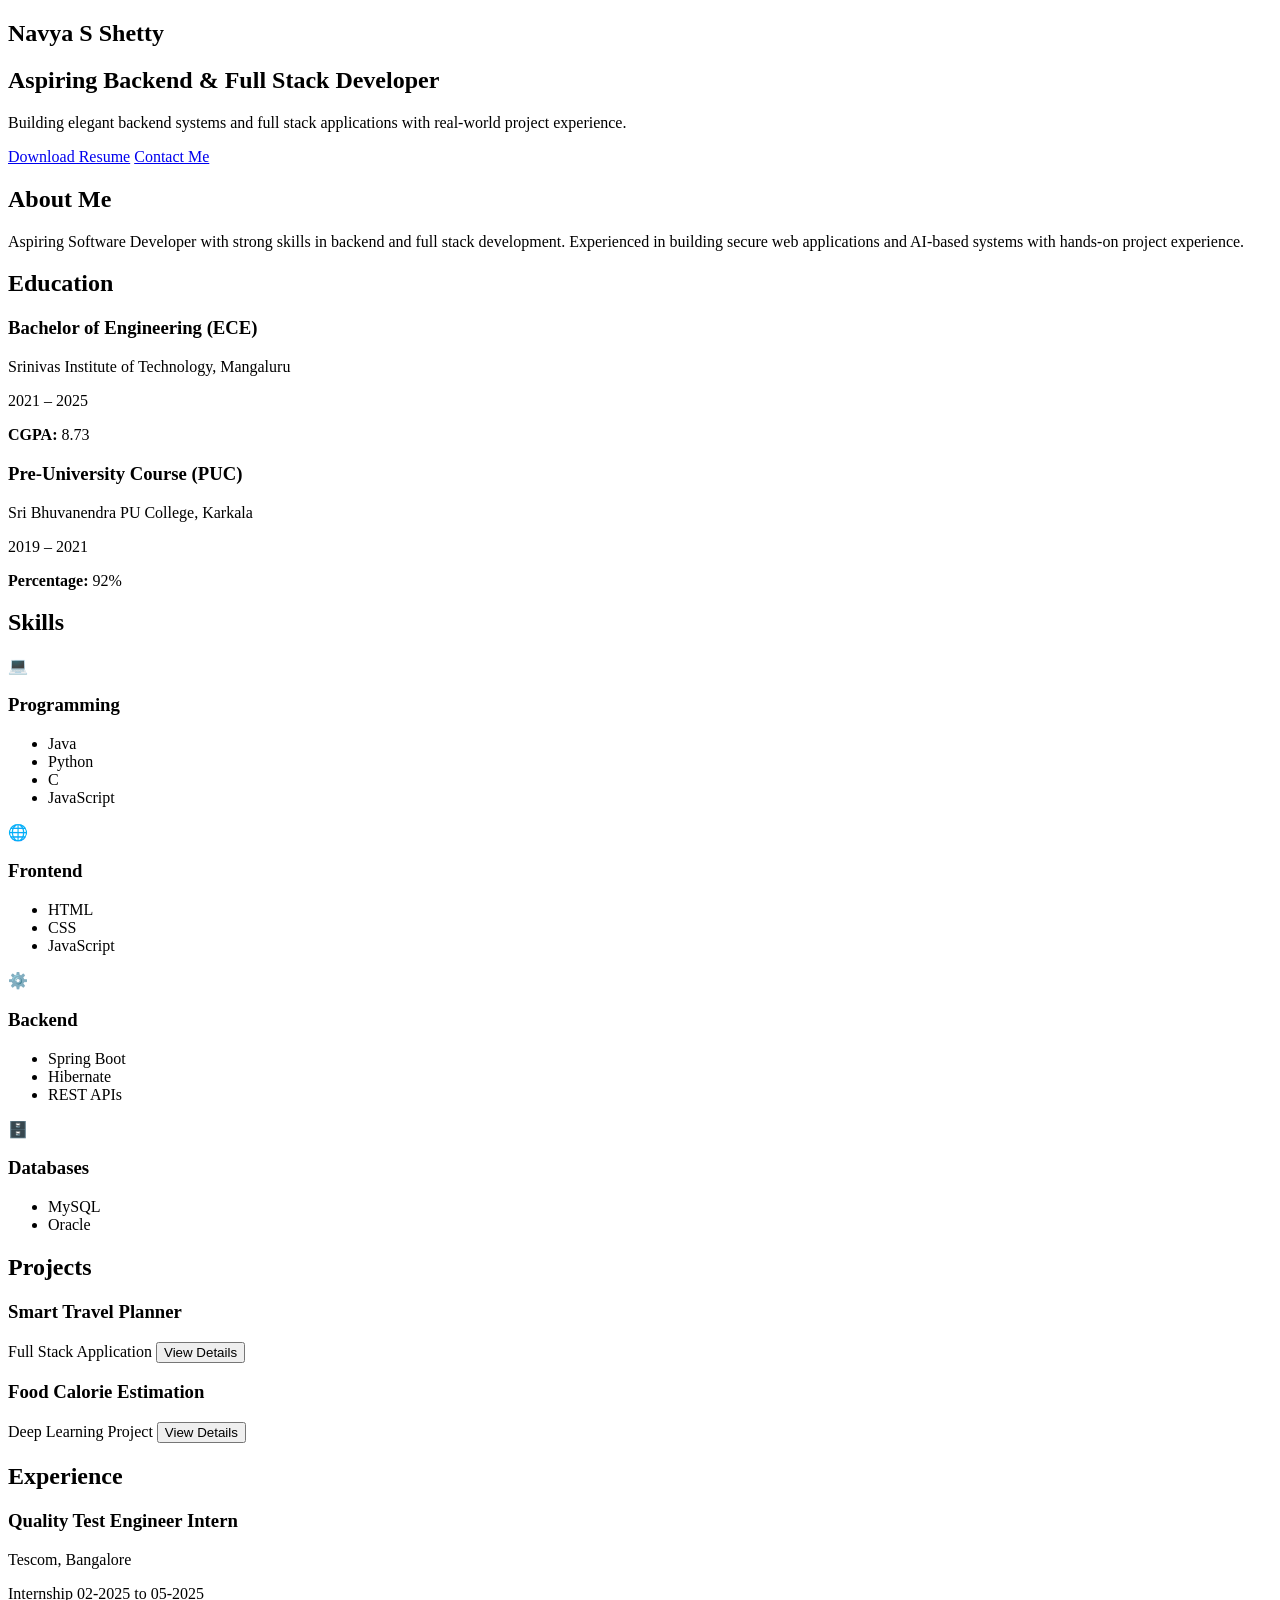
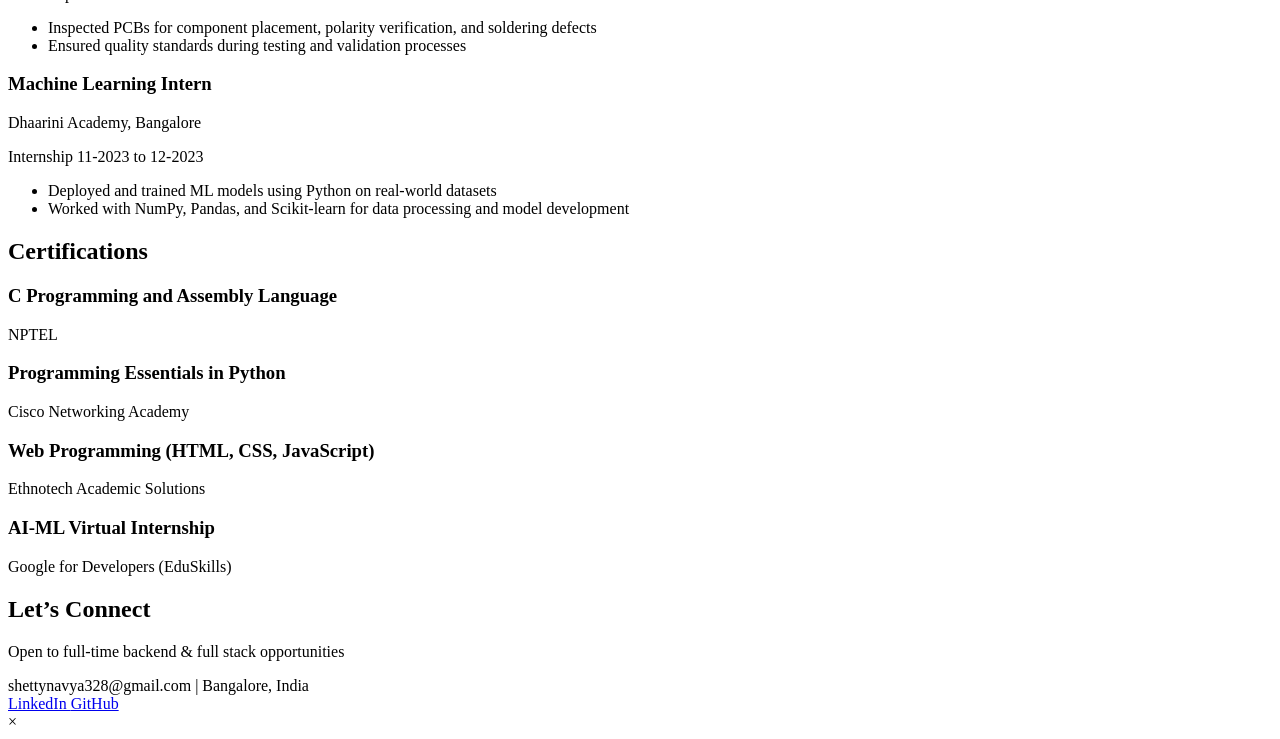
==== index.html @ fa30d25f "Add files via upload" ====
<!DOCTYPE html>
<html lang="en">
<head>
  <meta charset="UTF-8">
  <title>Navya S Shetty | Portfolio</title>
  <meta name="viewport" content="width=device-width, initial-scale=1.0">

  <link href="https://fonts.googleapis.com/css2?family=Poppins:wght@300;400;600;700&display=swap" rel="stylesheet">
  <link rel="stylesheet" href="css/style.css">
</head>
<body>


<section class="hero">
  <div class="hero-card">

    <h1 class="hero-name">Navya S Shetty</h1>

    <h2 class="hero-role">
      Aspiring Backend & Full Stack Developer
    </h2>

    <p class="hero-desc">
      Building elegant backend systems and full stack applications
      with real-world project experience.
    </p>

    <div class="hero-actions">
      <a href="assets/resume.pdf" download class="btn primary">Download Resume</a>
<a href="https://www.linkedin.com/in/navyasshetty" 
   target="_blank" 
   rel="noopener"
   class="btn ghost">
  Contact Me
</a>
    </div>

  </div>
</section>

<section class="section">
  <h2 class="title reveal">About Me</h2>
  <div class="about reveal">
    <p>
      Aspiring Software Developer with strong skills in backend and full stack
      development. Experienced in building secure web applications and AI-based
      systems with hands-on project experience.
    </p>
  </div>
</section>

<section class="section soft">
  <h2 class="title reveal">Education</h2>

  <div class="education-grid">
    <div class="education-card reveal">
      <h3>Bachelor of Engineering (ECE)</h3>
      <p class="edu-inst">Srinivas Institute of Technology, Mangaluru</p>
      <p class="edu-year">2021 – 2025</p>
      <p class="edu-score"><strong>CGPA:</strong> 8.73</p>
    </div>

    <div class="education-card reveal">
      <h3>Pre-University Course (PUC)</h3>
      <p class="edu-inst">Sri Bhuvanendra PU College, Karkala</p>
      <p class="edu-year">2019 – 2021</p>
      <p class="edu-score"><strong>Percentage:</strong> 92%</p>
    </div>

  </div>
</section>

<section class="section soft">
  <h2 class="title reveal">Skills</h2>

  <div class="skills-grid">

   <div class="skill-card reveal">
  <div class="skill-icon">💻</div>
  <h3>Programming</h3>
  <ul class="skill-list">
    <li>Java</li>
    <li>Python</li>
    <li>C</li>
    <li>JavaScript</li>
  </ul>
</div>



    <div class="skill-card reveal">
  <div class="skill-icon">🌐</div>
  <h3>Frontend</h3>
  <ul class="skill-list">
    <li>HTML</li>
    <li>CSS</li>
    <li>JavaScript</li>
  </ul>
</div>


    <div class="skill-card reveal">
  <div class="skill-icon">⚙️</div>
  <h3>Backend</h3>
  <ul class="skill-list">
    <li>Spring Boot</li>
    <li>Hibernate</li>
    <li>REST APIs</li>
  </ul>
</div>


   <div class="skill-card reveal">
  <div class="skill-icon">🗄️</div>
  <h3>Databases</h3>
  <ul class="skill-list">
    <li>MySQL</li>
    <li>Oracle</li>
  </ul>
</div>

</section>

<section class="section">
  <h2 class="title reveal">Projects</h2>

  <div class="projects">

    
    <div class="project reveal">
      <h3>Smart Travel Planner</h3>
      <span>Full Stack Application</span>
      <button class="btn ghost" onclick="openProject('travel')">
        View Details
      </button>
    </div>

    
    <div class="project reveal">
      <h3>Food Calorie Estimation</h3>
      <span>Deep Learning Project</span>
      <button class="btn ghost" onclick="openProject('food')">
        View Details
      </button>
    </div>

  </div>
</section>

<section class="section soft">
  <h2 class="title reveal">Experience</h2>

  <div class="experience-grid">

   
    <div class="experience-card reveal">
      <h3>Quality Test Engineer Intern</h3>
      <span class="company">Tescom, Bangalore</span>
      <p class="duration">Internship <span class="exp-date">02-2025 to 05-2025</span></p>


      <ul>
        <li>Inspected PCBs for component placement, polarity verification, and soldering defects
</li>
        <li>Ensured quality standards during testing and validation processes</li>
        
      </ul>
    </div>

  
    <div class="experience-card reveal">
      <h3>Machine Learning Intern</h3>
      <span class="company">Dhaarini Academy, Bangalore</span>
<p class="duration">Internship <span class="exp-date">11-2023 to 12-2023</span></p>

      <ul>
        <li>Deployed and trained ML models using Python on real-world datasets</li>
        <li>Worked with NumPy, Pandas, and Scikit-learn for data processing and model development</li>
      </ul>
    </div>

  </div>
</section>


<section class="section soft">
  <h2 class="title reveal">Certifications</h2>

  <div class="experience-grid">

    <div class="experience-card reveal">
      <h3>C Programming and Assembly Language</h3>
      <span class="company">NPTEL</span>
    </div>

    <div class="experience-card reveal">
      <h3>Programming Essentials in Python</h3>
      <span class="company">Cisco Networking Academy</span>
    </div>

    <div class="experience-card reveal">
      <h3>Web Programming (HTML, CSS, JavaScript)</h3>
      <span class="company">Ethnotech Academic Solutions</span>
    </div>

    <div class="experience-card reveal">
      <h3>AI-ML Virtual Internship</h3>
      <span class="company">Google for Developers (EduSkills)</span>
    </div>

  </div>
</section>

<section id="contact" class="contact">
  <div class="contact-box reveal">

    <h2 class="contact-title">Let’s Connect</h2>
    <p class="contact-sub">
      Open to full-time backend & full stack opportunities
    </p>

    <div class="contact-details clean-premium">
  <span class="contact-email">shettynavya328@gmail.com</span>
  <span class="separator">|</span>
  <span class="contact-location">Bangalore, India</span>
</div>


    <div class="contact-buttons">
      <a href="https://www.linkedin.com/in/navyasshetty"
         target="_blank"
         class="btn contact-btn">
         LinkedIn
      </a>

      <a href="https://github.com/Navya-S-Shetty"

         target="_blank"
         class="btn contact-btn">
         GitHub
      </a>
    </div>

  </div>
</section>




<div class="project-overlay" id="overlay">
  <div class="overlay-panel">
    <span class="close" onclick="closeProject()">×</span>
    <div id="overlayContent"></div>
  </div>
</div>



<script src="js/script.js"></script>
</body>
</html>
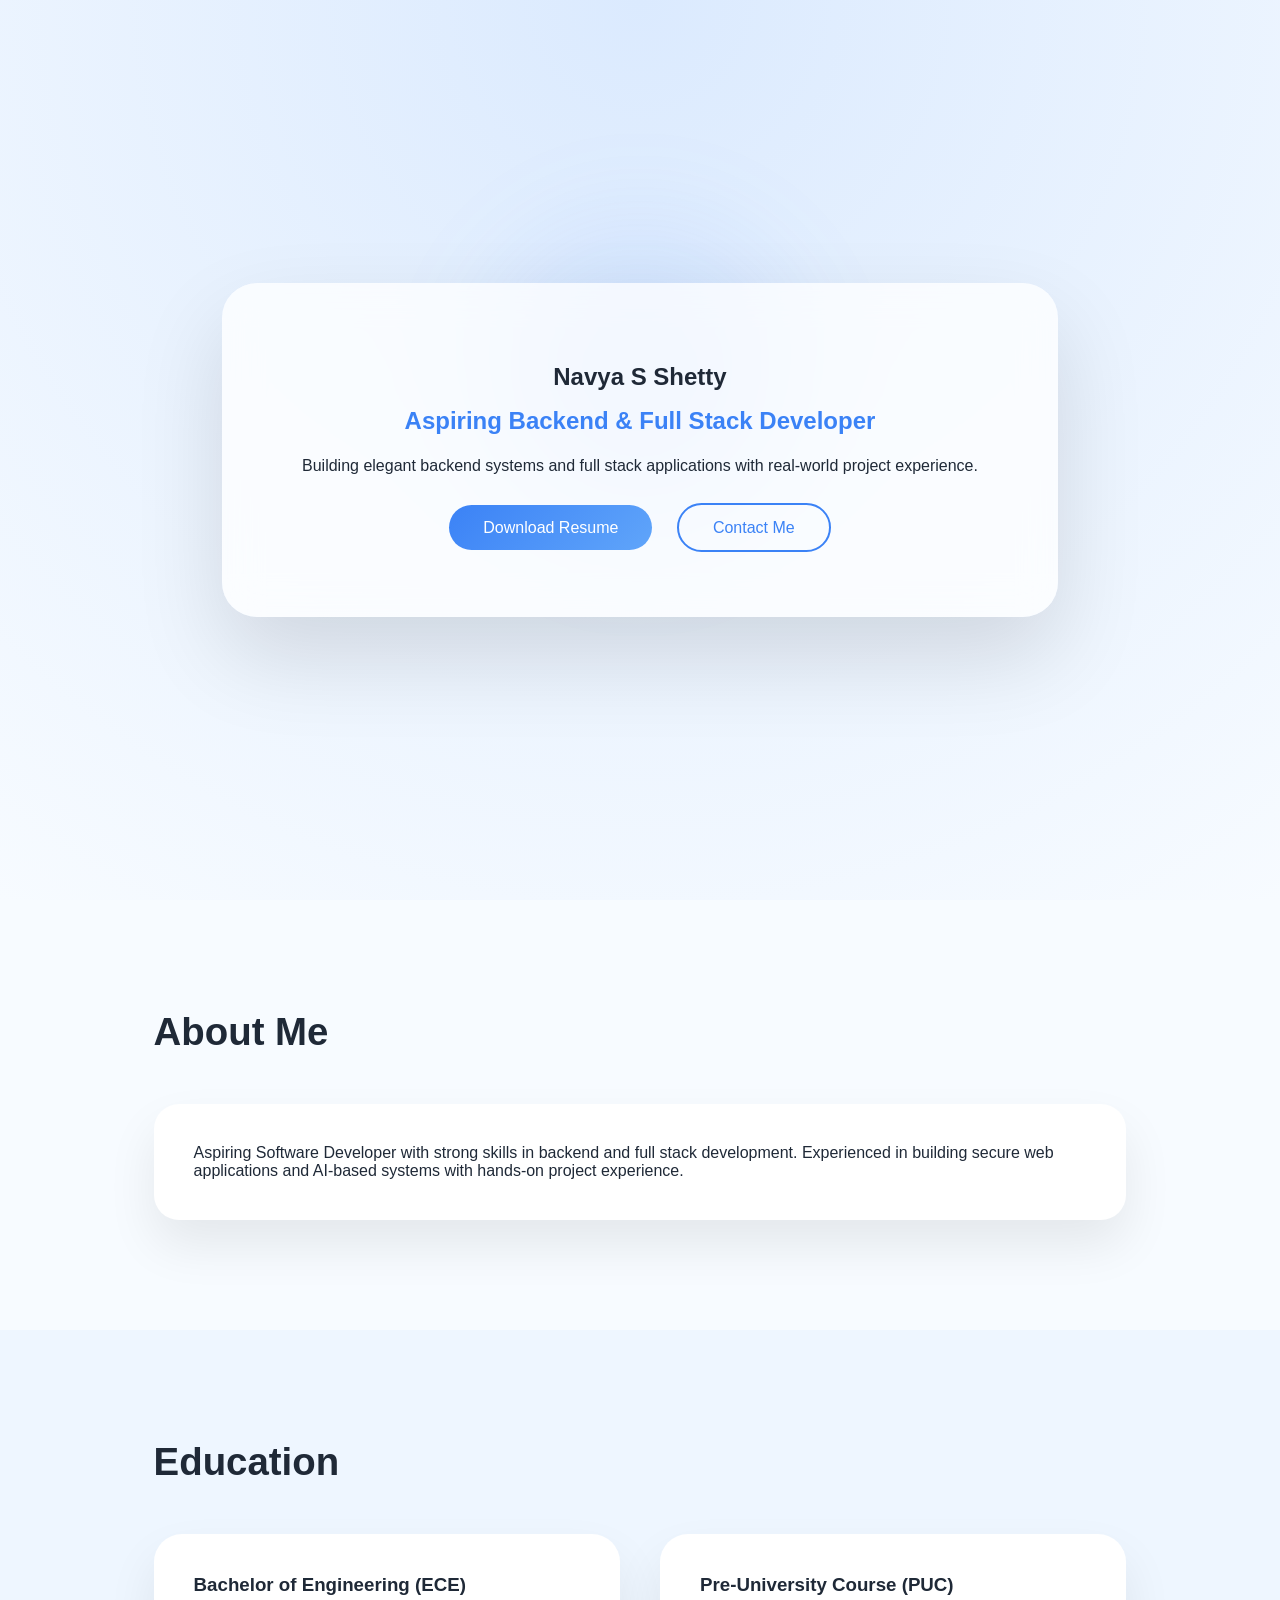
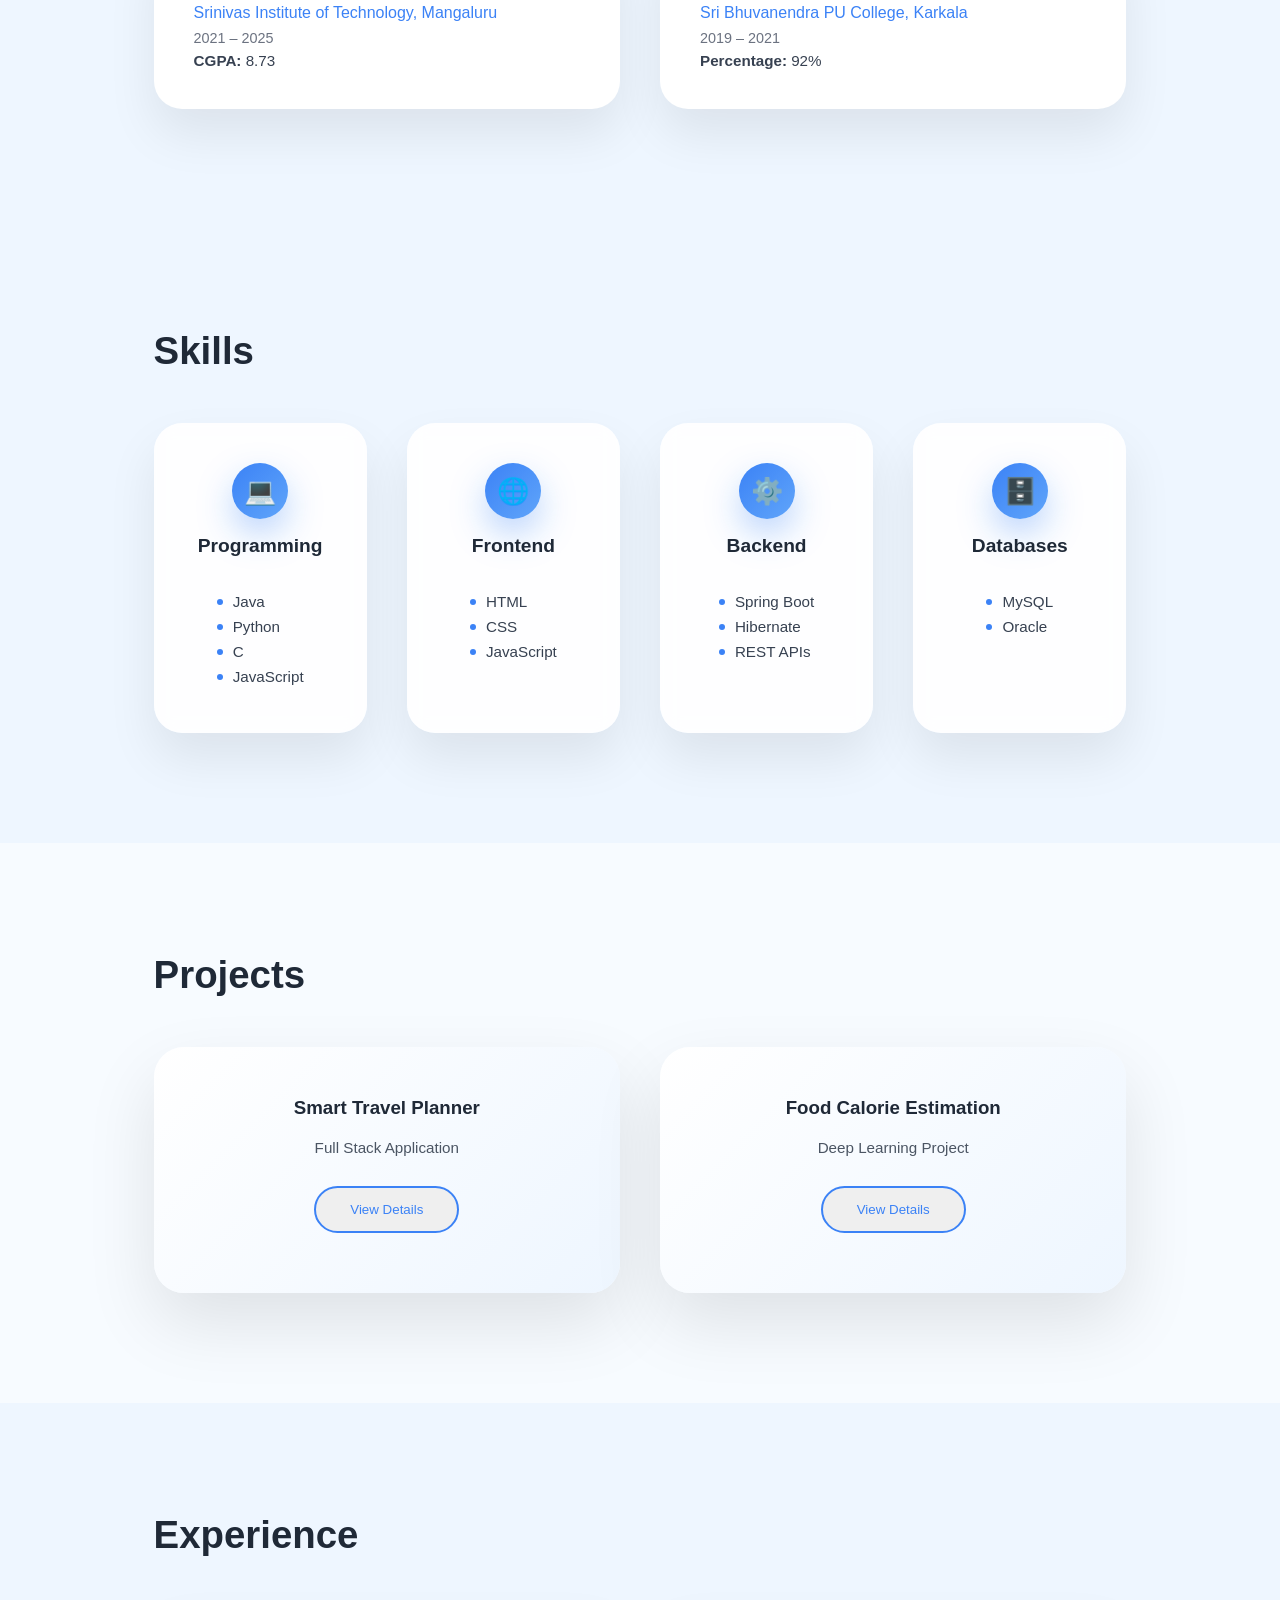
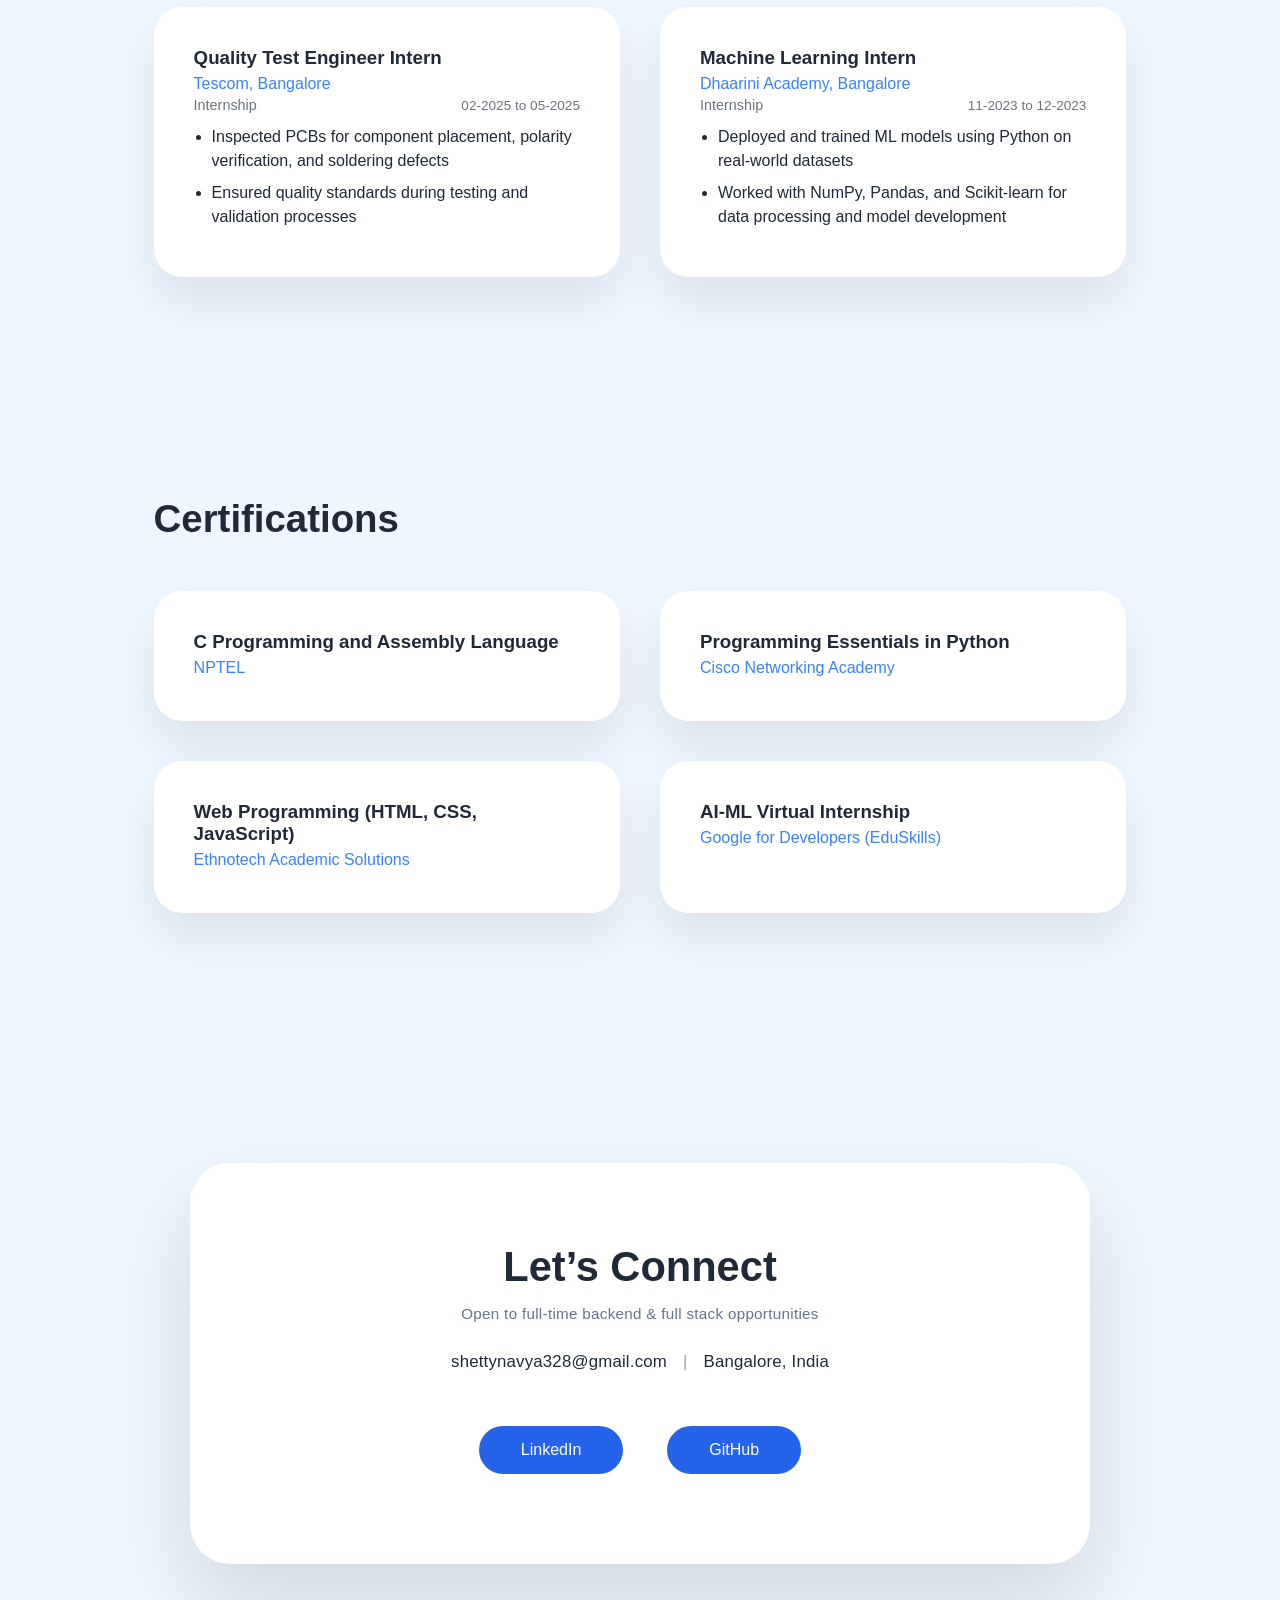
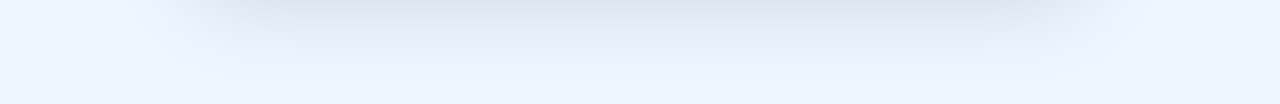
==== commit e5c13c4d: "Update index.html" ====
--- a/index.html
+++ b/index.html
@@ -6,7 +6,7 @@
   <meta name="viewport" content="width=device-width, initial-scale=1.0">
 
   <link href="https://fonts.googleapis.com/css2?family=Poppins:wght@300;400;600;700&display=swap" rel="stylesheet">
-  <link rel="stylesheet" href="css/style.css">
+  <link rel="stylesheet" href="style.css">
 </head>
 <body>
 
@@ -26,7 +26,7 @@
     </p>
 
     <div class="hero-actions">
-      <a href="assets/resume.pdf" download class="btn primary">Download Resume</a>
+      <a href="resume.pdf" download class="btn primary">Download Resume</a>
 <a href="https://www.linkedin.com/in/navyasshetty" 
    target="_blank" 
    rel="noopener"
@@ -256,6 +256,7 @@
 
 
 
-<script src="js/script.js"></script>
+<script src="script.js"></script>
 </body>
 </html>
+
--- a/style.css
+++ b/style.css
@@ -0,0 +1,750 @@
+*{
+  margin:0;
+  padding:0;
+  box-sizing:border-box;
+  font-family:'Poppins',sans-serif;
+}
+
+body{
+  background:#f7fbff;
+  color:#1f2937;
+}
+
+
+.hero-name,
+.hero-role,
+.hero-desc {
+  opacity: 0;
+  animation-fill-mode: forwards;
+}
+
+.hero-name {
+  animation: heroIn 1.2s cubic-bezier(0.19, 1, 0.22, 1) forwards;
+}
+
+.hero-role {
+  color: #3b82f6;
+  animation: heroInSoft 1.1s cubic-bezier(0.19, 1, 0.22, 1) forwards;
+  animation-delay: 0.8s;
+}
+
+.hero-desc {
+  animation: heroInSoft 1.1s ease-out forwards;
+  animation-delay: 1.5s;
+}
+
+.hero-name {
+  animation-delay: 0.2s;
+}
+
+.hero-role {
+  color: #3b82f6;
+  animation-delay: 0.8s;
+}
+
+.hero-desc {
+  animation: heroInSoft 0.5s ease-out forwards;
+  animation-delay: 1.5s;
+}
+
+.hero{
+  min-height:100vh;
+  display:flex;
+  justify-content:center;
+  align-items:center;
+  background:radial-gradient(circle at top,#dbeafe,#f7fbff);
+}
+
+.hero-card{
+  background:rgba(255,255,255,0.75);
+  backdrop-filter:blur(18px);
+  padding:80px;
+  border-radius:35px;
+  text-align:center;
+  box-shadow:0 40px 90px rgba(0,0,0,0.12);
+}
+
+.hero-name {
+  margin-bottom: 16px;   
+}
+
+.hero-role {
+  margin-bottom: 18px;   
+}
+
+.hero-desc {
+  margin-bottom: 28px;  
+  line-height: 1.6;      
+}
+
+
+@keyframes heroIn {
+  from {
+    opacity: 0;
+    transform: translateY(40px) scale(0.96);
+  }
+  to {
+    opacity: 1;
+    transform: translateY(0) scale(1);
+  }
+}
+
+@keyframes heroInSoft {
+  from {
+    opacity: 0;
+    transform: translateY(22px);
+  }
+  to {
+    opacity: 1;
+    transform: translateY(0);
+  }
+}
+
+@keyframes riseFade {
+  from {
+    opacity: 0;
+    transform: translateY(25px);
+  }
+  to {
+    opacity: 1;
+    transform: translateY(0);
+  }
+}
+
+
+.hero-card {
+  animation: heroFloat 6s ease-in-out infinite;
+}
+
+@keyframes heroFloat {
+  0%, 100% {
+    transform: translateY(0);
+  }
+  50% {
+    transform: translateY(-8px);
+  }
+}
+
+
+.hero::before {
+  content: "";
+  position: absolute;
+  width: 500px;
+  height: 500px;
+  background: radial-gradient(circle, rgba(59,130,246,0.18), transparent 60%);
+  top: 15%;
+  left: 50%;
+  transform: translateX(-50%);
+  filter: blur(40px);
+  z-index: 0;
+}
+
+.hero-card {
+  position: relative;
+  z-index: 1;
+}
+
+
+
+.hero-actions{
+  margin-top:40px;
+}
+
+.hero-actions .btn {
+  opacity: 0;
+  transform: translateY(15px);
+  transition: all 0.5s ease;
+}
+
+.hero-actions .btn.show {
+  opacity: 1;
+  transform: translateY(0);
+}
+
+
+.btn{
+  padding:14px 34px;
+  border-radius:40px;
+  margin:10px;
+  text-decoration:none;
+  cursor:pointer;
+  transition:.4s;
+}
+
+.primary{
+  background:linear-gradient(135deg,#3b82f6,#60a5fa);
+  color:#fff;
+}
+
+.ghost{
+  border:2px solid #3b82f6;
+  color:#3b82f6;
+}
+
+.btn:hover{
+  transform:translateY(-6px);
+  box-shadow:0 20px 40px rgba(59,130,246,.35);
+}
+
+
+.section{
+  padding:110px 12%;
+}
+
+.soft{background:#eef6ff}
+
+.title{
+  font-size:2.4rem;
+  margin-bottom:50px;
+}
+
+
+.about{
+  background:white;
+  padding:40px;
+  border-radius:25px;
+  box-shadow:0 25px 50px rgba(0,0,0,.08);
+}
+
+
+.skills-grid{
+  display:grid;
+  grid-template-columns: repeat(4, 1fr); 
+  gap:40px;
+}
+
+
+.skill-card{
+  background:rgba(255,255,255,0.9);
+  backdrop-filter:blur(10px);
+  padding:40px 30px;
+  border-radius:28px;
+  text-align:center;
+  box-shadow:0 25px 50px rgba(0,0,0,0.08);
+  transition:all 0.4s cubic-bezier(0.19,1,0.22,1);
+}
+
+.skill-card h3{
+  margin:16px 0 10px;
+  font-size:1.2rem;
+  font-weight:600;
+}
+
+.skill-card p{
+  color:#4b5563;
+  line-height:1.6;
+  font-size:0.95rem;
+}
+
+.skill-icon{
+  width:56px;
+  height:56px;
+  margin:0 auto;
+  border-radius:50%;
+  display:flex;
+  align-items:center;
+  justify-content:center;
+  font-size:26px;
+  background:linear-gradient(135deg,#3b82f6,#60a5fa);
+  color:white;
+  box-shadow:0 15px 35px rgba(59,130,246,0.35);
+}
+
+.skill-card:nth-child(1){ transition-delay:0.05s; }
+.skill-card:nth-child(2){ transition-delay:0.1s; }
+.skill-card:nth-child(3){ transition-delay:0.15s; }
+.skill-card:nth-child(4){ transition-delay:0.2s; }
+
+
+.skill-card:hover{
+  transform:translateY(-14px);
+  box-shadow:0 35px 80px rgba(59,130,246,0.18);
+}
+
+
+.skill-list{
+  list-style:none;
+  padding:0;
+  margin-top:18px;
+
+  
+  display:inline-block;
+  text-align:left;
+}
+
+.skill-list li{
+  font-size:0.95rem;
+  color:#374151;
+
+  display:flex;
+  align-items:center;
+  gap:10px;
+
+  margin:8px 0;
+}
+
+
+.skill-list li::before{
+  content:"";
+  width:6px;
+  height:6px;
+  background:#3b82f6;
+  border-radius:50%;
+  flex-shrink:0;
+}
+
+
+.skill-card:hover .skill-list li::before{
+  background:#2563eb;
+}
+
+
+.projects{
+  display:grid;
+  grid-template-columns:repeat(auto-fit,minmax(260px,1fr));
+  gap:40px;
+}
+
+.project{
+  background:linear-gradient(135deg,#ffffff,#eef6ff);
+  padding:50px;
+  border-radius:30px;
+  box-shadow:0 30px 70px rgba(0,0,0,.1);
+  transition:.5s;
+
+  display:flex;
+  flex-direction:column;
+  align-items:center;      
+  text-align:center;       
+  gap:14px;
+}
+.project h3{
+  margin-bottom:6px;
+}
+
+.project span{
+  color:#4b5563;
+  font-size:0.95rem;
+}
+
+
+
+.project .btn{
+  margin-top:16px;
+  align-self:center;       
+}
+
+.project:hover{
+  transform:translateY(-14px) scale(1.03);
+}
+
+
+.contact{
+  padding:140px 12%;
+  background:linear-gradient(135deg,#dbeafe,#f0f9ff);
+}
+
+.contact-box{
+  background:white;
+  padding:70px;
+  border-radius:40px;
+  text-align:center;
+  box-shadow:0 40px 80px rgba(0,0,0,.12);
+}
+
+.contact-info{
+  margin:20px 0;
+}
+
+
+
+.project-overlay{
+  position:fixed;
+  inset:0;
+  background:rgba(0,0,0,0.55);
+  display:none;
+  z-index:1000;
+}
+
+.project-overlay.show{
+  display:block;
+}
+
+.overlay-panel{
+  background:white;
+  width:70%;
+  max-width:700px;
+  margin:10% auto;
+  padding:40px;
+  border-radius:25px;
+}
+
+.close{
+  font-size:26px;
+  cursor:pointer;
+  float:right;
+}
+
+
+
+
+.reveal{
+  opacity:0;
+  transform:translateY(50px);
+  transition:1s;
+}
+
+.reveal.active{
+  opacity:1;
+  transform:none;
+}
+
+
+.education-card{
+  background:#fff;
+  padding:35px 40px;
+  border-radius:25px;
+  box-shadow:0 25px 50px rgba(0,0,0,.08);
+  max-width:700px;
+}
+
+.edu-inst{
+  color:#3b82f6;
+  font-weight:500;
+  margin:8px 0;
+}
+
+.edu-year{
+  color:#6b7280;
+  font-size:0.9rem;
+}
+
+
+.experience-card{
+  background:#fff;
+  padding:40px;
+  border-radius:25px;
+  box-shadow:0 25px 50px rgba(0,0,0,.08);
+  max-width:800px;
+}
+
+.exp-org{
+  color:#3b82f6;
+  margin:6px 0;
+}
+
+.exp-list{
+  margin-top:16px;
+  padding-left:18px;
+}
+
+.exp-list li{
+  margin:8px 0;
+  color:#374151;
+}
+
+.education-grid{
+  display:grid;
+  grid-template-columns: repeat(2, 1fr); /* side by side */
+  gap:40px;
+  max-width:1000px;
+}
+
+
+@media (max-width: 900px) {
+  .education-grid{
+    grid-template-columns: 1fr;
+  }
+}
+
+
+.edu-score{
+  margin-top:6px;
+  font-size:0.95rem;
+  color:#374151;
+}
+
+.education-card{
+  background:#fff;
+  padding:40px;
+  border-radius:28px;
+  box-shadow:0 25px 50px rgba(0,0,0,.08);
+}
+
+.experience-grid{
+  display:grid;
+  grid-template-columns:repeat(2, 1fr); /* side by side */
+  gap:40px;
+}
+
+.experience-card{
+  background:#fff;
+  padding:40px;
+  border-radius:28px;
+  box-shadow:0 25px 50px rgba(0,0,0,0.08);
+  transition:0.4s;
+}
+
+.experience-card:hover{
+  transform:translateY(-10px);
+  box-shadow:0 35px 80px rgba(59,130,246,0.18);
+}
+
+.experience-card h3{
+  margin-bottom:6px;
+}
+
+.experience-card .company{
+  color:#3b82f6;
+  font-weight:500;
+  display:block;
+  margin-bottom:4px;
+}
+
+.experience-card .duration{
+  font-size:0.9rem;
+  color:#6b7280;
+  margin-bottom:12px;
+}
+
+.experience-card ul{
+  padding-left:18px;
+}
+
+.experience-card li{
+  margin-bottom:8px;
+  line-height:1.5;
+}
+
+
+.contact{
+  padding:140px 12%;
+  background:#eef6ff;
+}
+
+.contact-box{
+  background:#ffffff;
+  padding:80px 70px;
+  border-radius:40px;
+  text-align:center;
+  max-width:900px;
+  margin:auto;
+  box-shadow:0 40px 90px rgba(0,0,0,0.12);
+}
+
+.contact-title{
+  font-size:2.6rem;
+  font-weight:700;
+  color:#1f2937;
+}
+
+.contact-sub{
+  margin-top:12px;
+  color:#4b5563;
+}
+
+.contact-details{
+  margin-top:30px;
+  font-size:1rem;
+  color:#374151;
+}
+
+.contact-divider{
+  margin:0 14px;
+  color:#9ca3af;
+}
+
+.contact-buttons{
+  margin-top:44px;
+  display:flex;
+  justify-content:center;
+  gap:24px;
+}
+
+.contact-btn{
+  background:#2563eb;
+  color:#ffffff;
+  padding:15px 42px;
+  border-radius:36px;
+  font-size:1rem;
+  font-weight:500;
+  transition:0.3s ease;
+}
+
+.contact-btn:hover{
+  background:#1d4ed8;
+  transform:translateY(-4px);
+  box-shadow:0 18px 40px rgba(37,99,235,0.35);
+}
+
+
+.certifications .experience-card{
+  text-align:center;
+}
+
+.certifications .experience-card h3{
+  font-size:1.15rem;
+}
+
+.certifications .company{
+  font-size:0.95rem;
+}
+
+
+.certifications .experience-card::after{
+  content:"";
+  display:block;
+  width:40px;
+  height:3px;
+  margin:16px auto 0;
+  background:linear-gradient(135deg,#3b82f6,#60a5fa);
+  border-radius:10px;
+  opacity:0.8;
+}
+
+
+.certifications .experience-card:hover{
+  transform:translateY(-8px);
+  box-shadow:0 30px 70px rgba(59,130,246,0.18);
+}
+
+
+
+.contact-info.premium{
+  margin-top:34px;
+  display:flex;
+  justify-content:center;
+  gap:26px;
+  flex-wrap:wrap;
+}
+
+
+.contact-pill{
+  padding:14px 28px;
+  border-radius:999px;
+  font-size:0.95rem;
+  font-weight:500;
+  color:#1e293b;
+
+  background:rgba(255,255,255,0.75);
+  backdrop-filter:blur(12px);
+
+  box-shadow:
+    0 18px 45px rgba(0,0,0,0.08),
+    inset 0 1px 0 rgba(255,255,255,0.6);
+
+  transition:all 0.35s cubic-bezier(0.19,1,0.22,1);
+}
+
+
+.contact-pill:hover{
+  transform:translateY(-4px);
+  box-shadow:
+    0 26px 65px rgba(59,130,246,0.18),
+    inset 0 1px 0 rgba(255,255,255,0.6);
+}
+.contact-sub{
+  margin-top:14px;
+  margin-bottom:22px;
+
+  font-size:0.95rem;        
+  font-weight:400;
+  letter-spacing:0.3px;
+
+  color:#64748b;            
+}
+
+
+
+
+.contact-details.clean-premium{
+  margin-top:30px;
+  display:flex;
+  justify-content:center;
+  align-items:center;
+  gap:16px;
+
+  font-size:1.05rem;
+  font-weight:500;
+  letter-spacing:0.2px;
+  color:#1f2937;
+}
+
+.contact-email{
+  position:relative;
+}
+
+
+
+.contact-location{
+  color:#475569;
+}
+
+.separator{
+  color:#94a3b8;
+  font-weight:400;
+}
+
+
+
+.contact-details.clean-premium{
+  color:#1f2937;          
+}
+
+.contact-details.clean-premium span{
+  font-weight:500;       
+}
+
+.contact-details.clean-premium .separator{
+  color:#9ca3af;         
+  font-weight:400;
+}
+
+.contact-location{
+  color:#1f2937 !important;
+  font-weight:500 !important;
+}
+
+
+.tech-label{
+  color:#2563eb;          
+  font-weight:600;
+}
+
+.tech-stack{
+  color:#334155;
+}
+
+#overlayContent p{
+  margin-bottom: 14px;  
+  line-height: 1.7;
+}
+
+.hero-static .hero-name,
+.hero-static .hero-role,
+.hero-static .hero-desc {
+  animation: none !important;
+  opacity: 1;
+  transform: none;
+}
+
+.hero-name,
+.hero-role,
+.hero-desc {
+  animation-fill-mode: forwards;
+}
+
+.duration {
+  display: flex;
+  justify-content: space-between;
+  align-items: center;
+}
+
+.exp-date {
+  font-size: 0.85rem;
+  font-weight: 500;
+  color: #6b7280;
+  white-space: nowrap;
+}
+
+
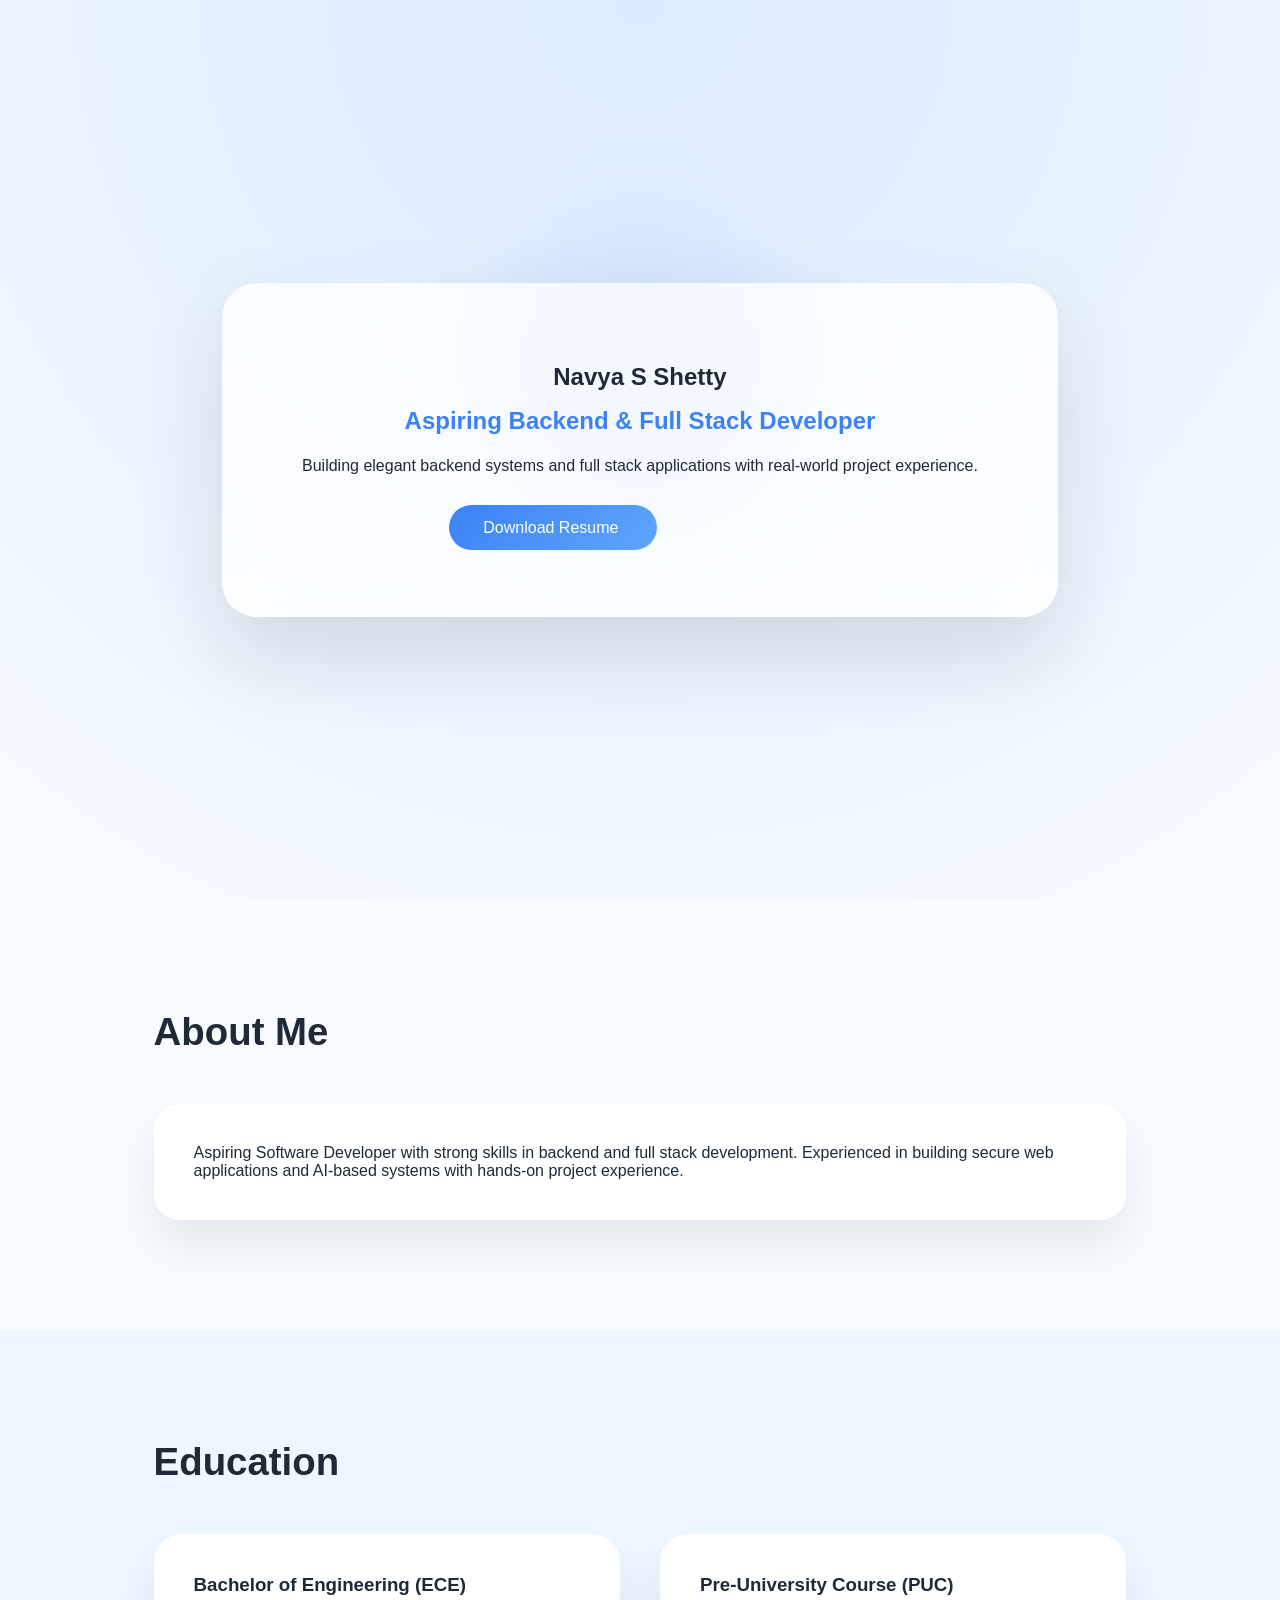
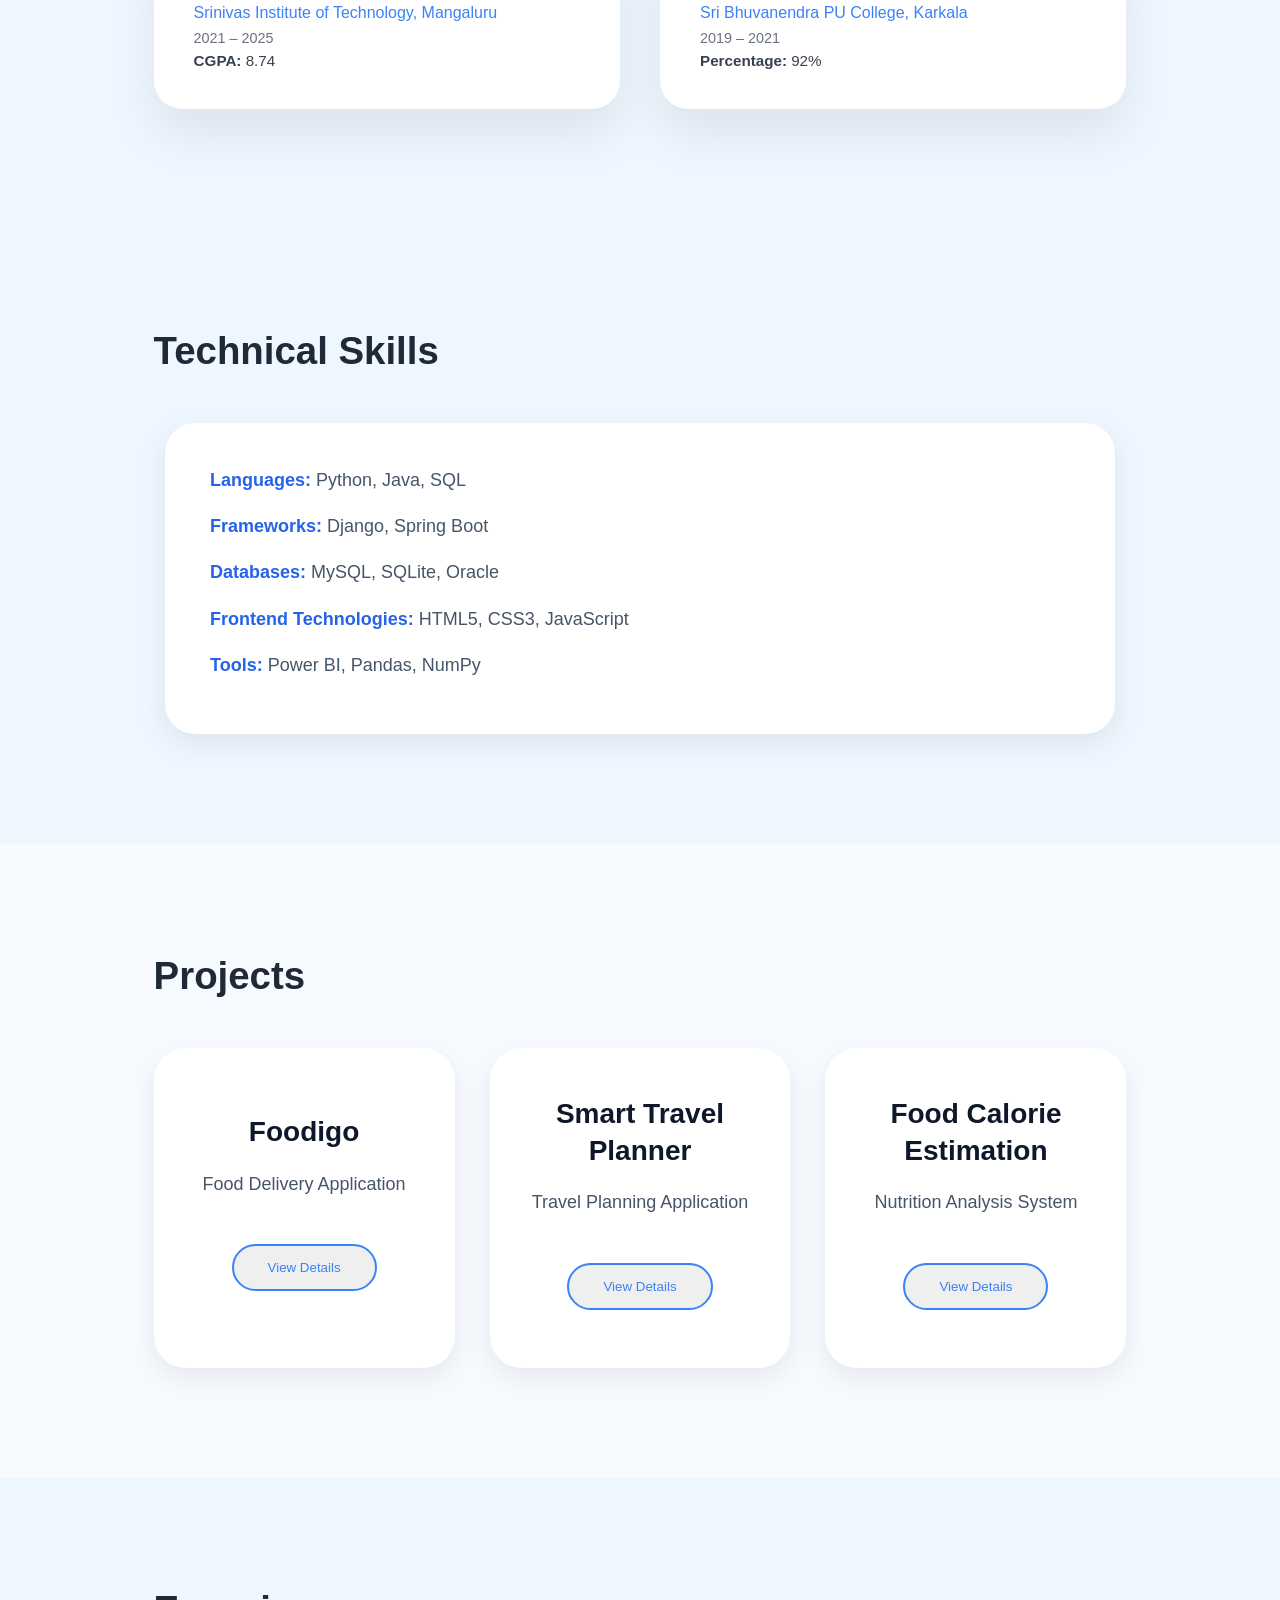
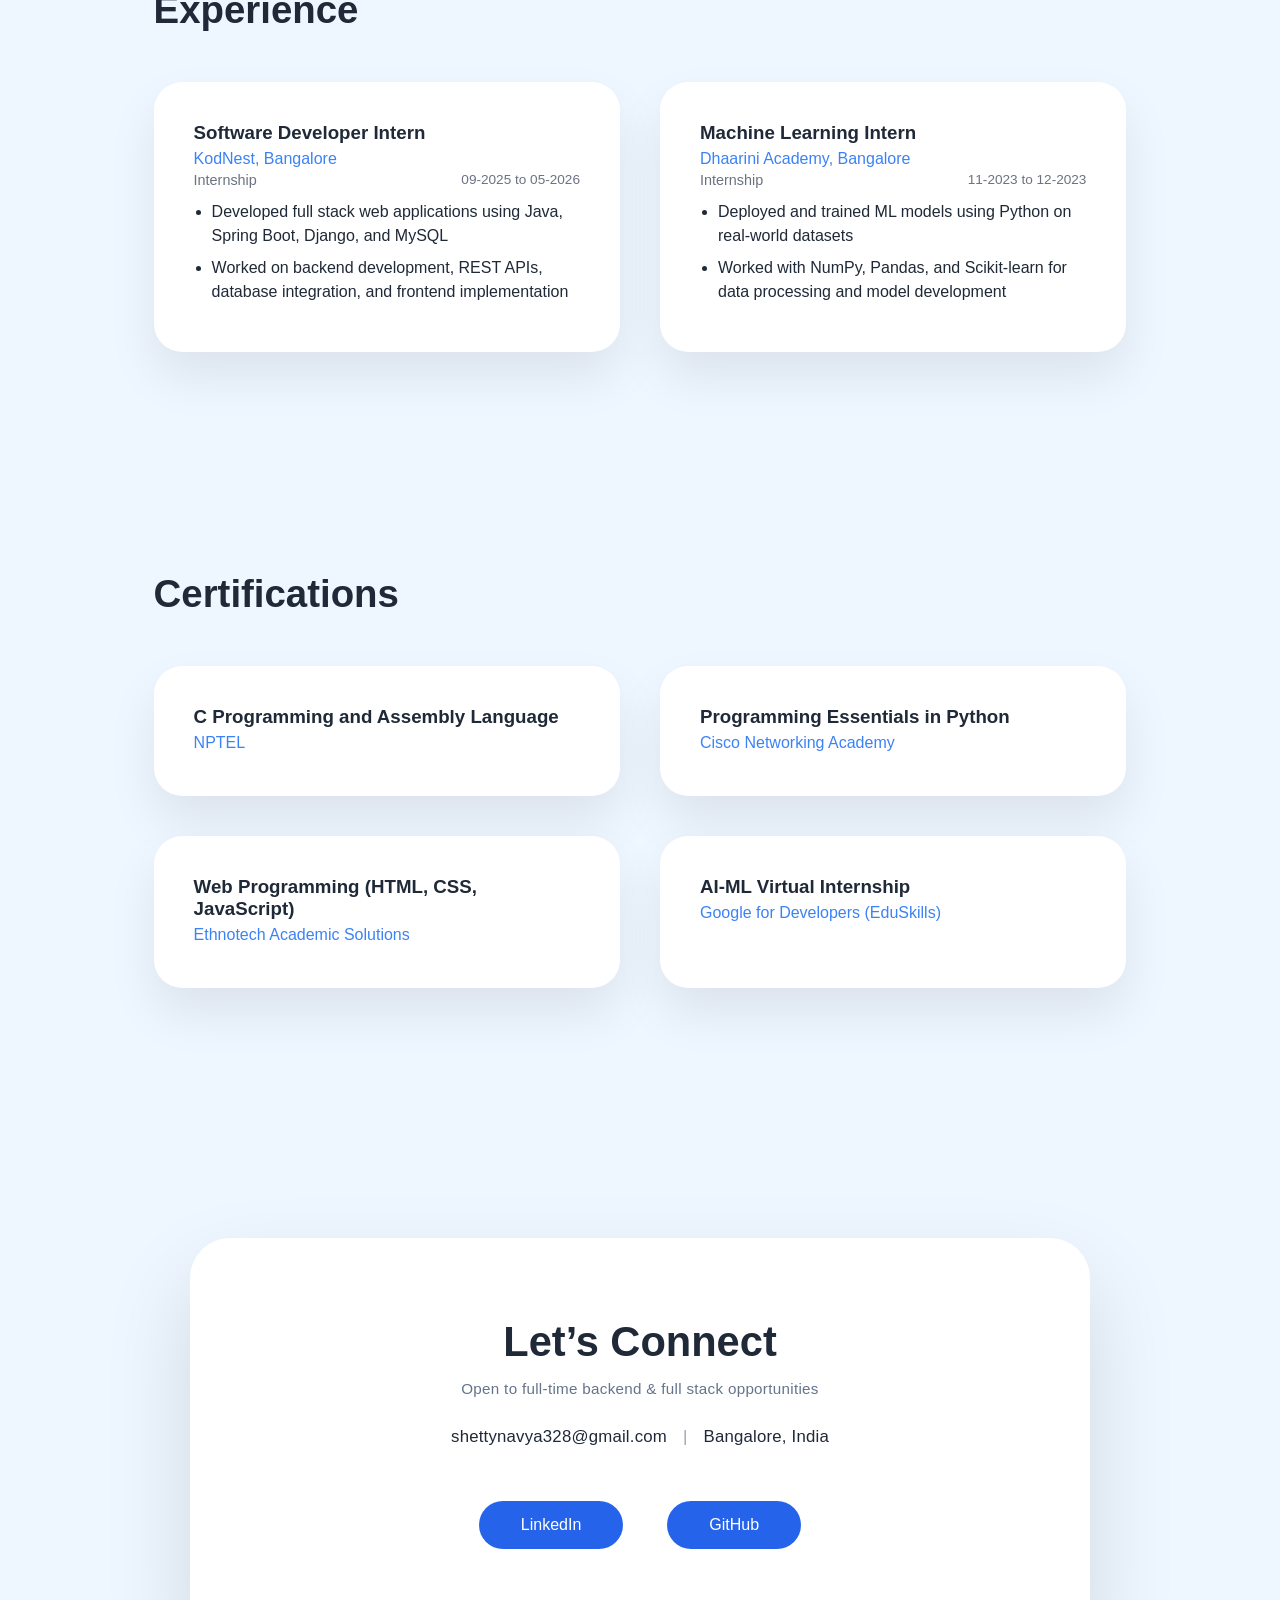
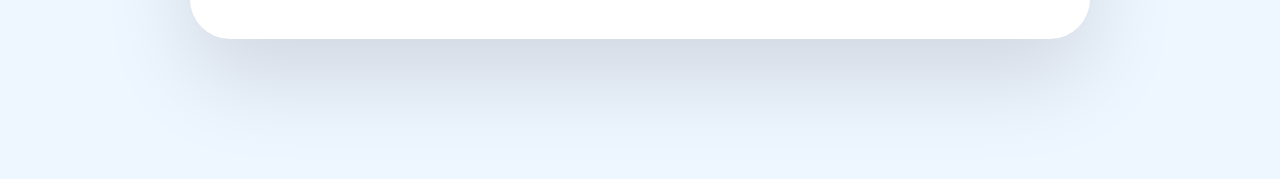
==== commit c882ebbd: "Updated portfolio" ====
--- a/index.html
+++ b/index.html
@@ -1,262 +1,256 @@
-<!DOCTYPE html>
-<html lang="en">
-<head>
-  <meta charset="UTF-8">
-  <title>Navya S Shetty | Portfolio</title>
-  <meta name="viewport" content="width=device-width, initial-scale=1.0">
-
-  <link href="https://fonts.googleapis.com/css2?family=Poppins:wght@300;400;600;700&display=swap" rel="stylesheet">
-  <link rel="stylesheet" href="style.css">
-</head>
-<body>
-
-
-<section class="hero">
-  <div class="hero-card">
-
-    <h1 class="hero-name">Navya S Shetty</h1>
-
-    <h2 class="hero-role">
-      Aspiring Backend & Full Stack Developer
-    </h2>
-
-    <p class="hero-desc">
-      Building elegant backend systems and full stack applications
-      with real-world project experience.
-    </p>
-
-    <div class="hero-actions">
-      <a href="resume.pdf" download class="btn primary">Download Resume</a>
-<a href="https://www.linkedin.com/in/navyasshetty" 
-   target="_blank" 
-   rel="noopener"
-   class="btn ghost">
-  Contact Me
-</a>
-    </div>
-
-  </div>
-</section>
-
-<section class="section">
-  <h2 class="title reveal">About Me</h2>
-  <div class="about reveal">
-    <p>
-      Aspiring Software Developer with strong skills in backend and full stack
-      development. Experienced in building secure web applications and AI-based
-      systems with hands-on project experience.
-    </p>
-  </div>
-</section>
-
-<section class="section soft">
-  <h2 class="title reveal">Education</h2>
-
-  <div class="education-grid">
-    <div class="education-card reveal">
-      <h3>Bachelor of Engineering (ECE)</h3>
-      <p class="edu-inst">Srinivas Institute of Technology, Mangaluru</p>
-      <p class="edu-year">2021 – 2025</p>
-      <p class="edu-score"><strong>CGPA:</strong> 8.73</p>
-    </div>
-
-    <div class="education-card reveal">
-      <h3>Pre-University Course (PUC)</h3>
-      <p class="edu-inst">Sri Bhuvanendra PU College, Karkala</p>
-      <p class="edu-year">2019 – 2021</p>
-      <p class="edu-score"><strong>Percentage:</strong> 92%</p>
-    </div>
-
-  </div>
-</section>
-
-<section class="section soft">
-  <h2 class="title reveal">Skills</h2>
-
-  <div class="skills-grid">
-
-   <div class="skill-card reveal">
-  <div class="skill-icon">💻</div>
-  <h3>Programming</h3>
-  <ul class="skill-list">
-    <li>Java</li>
-    <li>Python</li>
-    <li>C</li>
-    <li>JavaScript</li>
-  </ul>
-</div>
-
-
-
-    <div class="skill-card reveal">
-  <div class="skill-icon">🌐</div>
-  <h3>Frontend</h3>
-  <ul class="skill-list">
-    <li>HTML</li>
-    <li>CSS</li>
-    <li>JavaScript</li>
-  </ul>
-</div>
-
-
-    <div class="skill-card reveal">
-  <div class="skill-icon">⚙️</div>
-  <h3>Backend</h3>
-  <ul class="skill-list">
-    <li>Spring Boot</li>
-    <li>Hibernate</li>
-    <li>REST APIs</li>
-  </ul>
-</div>
-
-
-   <div class="skill-card reveal">
-  <div class="skill-icon">🗄️</div>
-  <h3>Databases</h3>
-  <ul class="skill-list">
-    <li>MySQL</li>
-    <li>Oracle</li>
-  </ul>
-</div>
-
-</section>
-
-<section class="section">
-  <h2 class="title reveal">Projects</h2>
-
-  <div class="projects">
-
-    
-    <div class="project reveal">
-      <h3>Smart Travel Planner</h3>
-      <span>Full Stack Application</span>
-      <button class="btn ghost" onclick="openProject('travel')">
-        View Details
-      </button>
-    </div>
-
-    
-    <div class="project reveal">
-      <h3>Food Calorie Estimation</h3>
-      <span>Deep Learning Project</span>
-      <button class="btn ghost" onclick="openProject('food')">
-        View Details
-      </button>
-    </div>
-
-  </div>
-</section>
-
-<section class="section soft">
-  <h2 class="title reveal">Experience</h2>
-
-  <div class="experience-grid">
-
-   
-    <div class="experience-card reveal">
-      <h3>Quality Test Engineer Intern</h3>
-      <span class="company">Tescom, Bangalore</span>
-      <p class="duration">Internship <span class="exp-date">02-2025 to 05-2025</span></p>
-
-
-      <ul>
-        <li>Inspected PCBs for component placement, polarity verification, and soldering defects
-</li>
-        <li>Ensured quality standards during testing and validation processes</li>
-        
-      </ul>
-    </div>
-
-  
-    <div class="experience-card reveal">
-      <h3>Machine Learning Intern</h3>
-      <span class="company">Dhaarini Academy, Bangalore</span>
-<p class="duration">Internship <span class="exp-date">11-2023 to 12-2023</span></p>
-
-      <ul>
-        <li>Deployed and trained ML models using Python on real-world datasets</li>
-        <li>Worked with NumPy, Pandas, and Scikit-learn for data processing and model development</li>
-      </ul>
-    </div>
-
-  </div>
-</section>
-
-
-<section class="section soft">
-  <h2 class="title reveal">Certifications</h2>
-
-  <div class="experience-grid">
-
-    <div class="experience-card reveal">
-      <h3>C Programming and Assembly Language</h3>
-      <span class="company">NPTEL</span>
-    </div>
-
-    <div class="experience-card reveal">
-      <h3>Programming Essentials in Python</h3>
-      <span class="company">Cisco Networking Academy</span>
-    </div>
-
-    <div class="experience-card reveal">
-      <h3>Web Programming (HTML, CSS, JavaScript)</h3>
-      <span class="company">Ethnotech Academic Solutions</span>
-    </div>
-
-    <div class="experience-card reveal">
-      <h3>AI-ML Virtual Internship</h3>
-      <span class="company">Google for Developers (EduSkills)</span>
-    </div>
-
-  </div>
-</section>
-
-<section id="contact" class="contact">
-  <div class="contact-box reveal">
-
-    <h2 class="contact-title">Let’s Connect</h2>
-    <p class="contact-sub">
-      Open to full-time backend & full stack opportunities
-    </p>
-
-    <div class="contact-details clean-premium">
-  <span class="contact-email">shettynavya328@gmail.com</span>
-  <span class="separator">|</span>
-  <span class="contact-location">Bangalore, India</span>
-</div>
-
-
-    <div class="contact-buttons">
-      <a href="https://www.linkedin.com/in/navyasshetty"
-         target="_blank"
-         class="btn contact-btn">
-         LinkedIn
-      </a>
-
-      <a href="https://github.com/Navya-S-Shetty"
-
-         target="_blank"
-         class="btn contact-btn">
-         GitHub
-      </a>
-    </div>
-
-  </div>
-</section>
-
-
-
-
-<div class="project-overlay" id="overlay">
-  <div class="overlay-panel">
-    <span class="close" onclick="closeProject()">×</span>
-    <div id="overlayContent"></div>
-  </div>
-</div>
-
-
-
-<script src="script.js"></script>
-</body>
-</html>
-
+<!DOCTYPE html>
+<html lang="en">
+<head>
+  <meta charset="UTF-8">
+  <title>Navya S Shetty | Portfolio</title>
+  <meta name="viewport" content="width=device-width, initial-scale=1.0">
+
+  <link href="https://fonts.googleapis.com/css2?family=Poppins:wght@300;400;600;700&display=swap" rel="stylesheet">
+  <link rel="stylesheet" href="css/style.css">
+</head>
+<body>
+
+
+<section class="hero">
+  <div class="hero-card">
+
+    <h1 class="hero-name">Navya S Shetty</h1>
+
+    <h2 class="hero-role">
+      Aspiring Backend & Full Stack Developer
+    </h2>
+
+    <p class="hero-desc">
+      Building elegant backend systems and full stack applications
+      with real-world project experience.
+    </p>
+
+    <div class="hero-actions">
+      <a href="assets\icon/resume.pdf"
+   target="_blank"
+   class="btn primary">
+   Download Resume
+</a>
+<a href="https://www.linkedin.com/in/navyasshetty" 
+   target="_blank" 
+   rel="noopener"
+   class="btn ghost">
+  Contact Me
+</a>
+    </div>
+
+  </div>
+</section>
+
+<section class="section">
+  <h2 class="title reveal">About Me</h2>
+  <div class="about reveal">
+    <p>
+      Aspiring Software Developer with strong skills in backend and full stack
+      development. Experienced in building secure web applications and AI-based
+      systems with hands-on project experience.
+    </p>
+  </div>
+</section>
+
+<section class="section soft">
+  <h2 class="title reveal">Education</h2>
+
+  <div class="education-grid">
+    <div class="education-card reveal">
+      <h3>Bachelor of Engineering (ECE)</h3>
+      <p class="edu-inst">Srinivas Institute of Technology, Mangaluru</p>
+      <p class="edu-year">2021 – 2025</p>
+      <p class="edu-score"><strong>CGPA:</strong> 8.74</p>
+    </div>
+
+    <div class="education-card reveal">
+      <h3>Pre-University Course (PUC)</h3>
+      <p class="edu-inst">Sri Bhuvanendra PU College, Karkala</p>
+      <p class="edu-year">2019 – 2021</p>
+      <p class="edu-score"><strong>Percentage:</strong> 92%</p>
+    </div>
+
+  </div>
+</section>
+
+<section class="section soft">
+  <h2 class="title reveal">Technical Skills</h2>
+
+  <div class="skills-premium reveal">
+
+    <p><span>Languages:</span> Python, Java, SQL</p>
+
+    <p><span>Frameworks:</span> Django, Spring Boot</p>
+
+    <p><span>Databases:</span> MySQL, SQLite, Oracle</p>
+
+    <p><span>Frontend Technologies:</span> HTML5, CSS3, JavaScript</p>
+
+    <p><span>Tools:</span> Power BI, Pandas, NumPy</p>
+
+  </div>
+</section>
+<section class="section">
+  <h2 class="title reveal">Projects</h2>
+
+  <div class="projects">
+
+    <div class="project reveal">
+
+    <h3>Foodigo</h3>
+
+    <span>
+        Food Delivery Application
+    </span>
+
+    <div class="project-buttons">
+
+        <button class="btn ghost" onclick="openProject('foodigo')">
+    View Details
+</button>
+       
+
+    </div>
+
+</div>
+
+
+    
+    <div class="project reveal">
+      <h3>Smart Travel Planner</h3>
+      <span>Travel Planning Application</span>
+      <button class="btn ghost" onclick="openProject('travel')">
+        View Details
+      </button>
+    </div>
+
+    
+    <div class="project reveal">
+      <h3>Food Calorie Estimation</h3>
+      <span>Nutrition Analysis System</span>
+      <button class="btn ghost" onclick="openProject('food')">
+        View Details
+      </button>
+    </div>
+
+  </div>
+</section>
+
+<section class="section soft">
+  <h2 class="title reveal">Experience</h2>
+
+  <div class="experience-grid">
+
+   
+    <div class="experience-card reveal">
+    
+    <h3>Software Developer Intern</h3>
+
+    <span class="company">KodNest, Bangalore</span>
+
+    <p class="duration">
+        Internship
+        <span class="exp-date">09-2025 to 05-2026</span>
+    </p>
+
+    <ul>
+        <li>Developed full stack web applications using Java, Spring Boot, Django, and MySQL</li>
+
+        <li>Worked on backend development, REST APIs, database integration, and frontend implementation</li>
+    </ul>
+
+</div>
+
+  
+    <div class="experience-card reveal">
+      <h3>Machine Learning Intern</h3>
+      <span class="company">Dhaarini Academy, Bangalore</span>
+<p class="duration">Internship <span class="exp-date">11-2023 to 12-2023</span></p>
+
+      <ul>
+        <li>Deployed and trained ML models using Python on real-world datasets</li>
+        <li>Worked with NumPy, Pandas, and Scikit-learn for data processing and model development</li>
+      </ul>
+    </div>
+
+  </div>
+</section>
+
+
+<section class="section soft">
+  <h2 class="title reveal">Certifications</h2>
+
+  <div class="experience-grid">
+
+    <div class="experience-card reveal">
+      <h3>C Programming and Assembly Language</h3>
+      <span class="company">NPTEL</span>
+    </div>
+
+    <div class="experience-card reveal">
+      <h3>Programming Essentials in Python</h3>
+      <span class="company">Cisco Networking Academy</span>
+    </div>
+
+    <div class="experience-card reveal">
+      <h3>Web Programming (HTML, CSS, JavaScript)</h3>
+      <span class="company">Ethnotech Academic Solutions</span>
+    </div>
+
+    <div class="experience-card reveal">
+      <h3>AI-ML Virtual Internship</h3>
+      <span class="company">Google for Developers (EduSkills)</span>
+    </div>
+
+  </div>
+</section>
+
+<section id="contact" class="contact">
+  <div class="contact-box reveal">
+
+    <h2 class="contact-title">Let’s Connect</h2>
+    <p class="contact-sub">
+      Open to full-time backend & full stack opportunities
+    </p>
+
+    <div class="contact-details clean-premium">
+  <span class="contact-email">shettynavya328@gmail.com</span>
+  <span class="separator">|</span>
+  <span class="contact-location">Bangalore, India</span>
+</div>
+
+
+    <div class="contact-buttons">
+      <a href="https://www.linkedin.com/in/navyasshetty"
+         target="_blank"
+         class="btn contact-btn">
+         LinkedIn
+      </a>
+
+      <a href="https://github.com/Navya-S-Shetty"
+
+         target="_blank"
+         class="btn contact-btn">
+         GitHub
+      </a>
+    </div>
+
+  </div>
+</section>
+
+
+
+
+<div class="project-overlay" id="overlay">
+  <div class="overlay-panel">
+    <span class="close" onclick="closeProject()">×</span>
+    <div id="overlayContent"></div>
+  </div>
+</div>
+
+
+
+<script src="js/script.js"></script>
+</body>
+</html>
--- a/css/style.css
+++ b/css/style.css
@@ -0,0 +1,909 @@
+*{
+  margin:0;
+  padding:0;
+  box-sizing:border-box;
+  font-family:'Poppins',sans-serif;
+}
+
+body{
+  background:#f7fbff;
+  color:#1f2937;
+}
+
+
+.hero-name,
+.hero-role,
+.hero-desc {
+  opacity: 0;
+  animation-fill-mode: forwards;
+}
+
+.hero-name {
+  animation: heroIn 1.2s cubic-bezier(0.19, 1, 0.22, 1) forwards;
+}
+
+.hero-role {
+  color: #3b82f6;
+  animation: heroInSoft 1.1s cubic-bezier(0.19, 1, 0.22, 1) forwards;
+  animation-delay: 0.8s;
+}
+
+.hero-desc {
+  animation: heroInSoft 1.1s ease-out forwards;
+  animation-delay: 1.5s;
+}
+
+.hero-name {
+  animation-delay: 0.2s;
+}
+
+.hero-role {
+  color: #3b82f6;
+  animation-delay: 0.8s;
+}
+
+.hero-desc {
+  animation: heroInSoft 0.5s ease-out forwards;
+  animation-delay: 1.5s;
+}
+
+.hero{
+  min-height:100vh;
+  display:flex;
+  justify-content:center;
+  align-items:center;
+  background:radial-gradient(circle at top,#dbeafe,#f7fbff);
+}
+
+.hero-card{
+  background:rgba(255,255,255,0.75);
+  backdrop-filter:blur(18px);
+  padding:80px;
+  border-radius:35px;
+  text-align:center;
+  box-shadow:0 40px 90px rgba(0,0,0,0.12);
+}
+
+.hero-name {
+  margin-bottom: 16px;   
+}
+
+.hero-role {
+  margin-bottom: 18px;   
+}
+
+.hero-desc {
+  margin-bottom: 28px;  
+  line-height: 1.6;      
+}
+
+
+@keyframes heroIn {
+  from {
+    opacity: 0;
+    transform: translateY(40px) scale(0.96);
+  }
+  to {
+    opacity: 1;
+    transform: translateY(0) scale(1);
+  }
+}
+
+@keyframes heroInSoft {
+  from {
+    opacity: 0;
+    transform: translateY(22px);
+  }
+  to {
+    opacity: 1;
+    transform: translateY(0);
+  }
+}
+
+@keyframes riseFade {
+  from {
+    opacity: 0;
+    transform: translateY(25px);
+  }
+  to {
+    opacity: 1;
+    transform: translateY(0);
+  }
+}
+
+
+.hero-card {
+  animation: heroFloat 6s ease-in-out infinite;
+}
+
+@keyframes heroFloat {
+  0%, 100% {
+    transform: translateY(0);
+  }
+  50% {
+    transform: translateY(-8px);
+  }
+}
+
+
+.hero::before {
+  content: "";
+  position: absolute;
+  width: 500px;
+  height: 500px;
+  background: radial-gradient(circle, rgba(59,130,246,0.18), transparent 60%);
+  top: 15%;
+  left: 50%;
+  transform: translateX(-50%);
+  filter: blur(40px);
+  z-index: 0;
+}
+
+.hero-card {
+  position: relative;
+  z-index: 1;
+}
+
+
+
+.hero-actions{
+  margin-top:40px;
+}
+
+.hero-actions .btn {
+  opacity: 0;
+  transform: translateY(15px);
+  transition: all 0.5s ease;
+}
+
+.hero-actions .btn.show {
+  opacity: 1;
+  transform: translateY(0);
+}
+
+
+.btn{
+  padding:14px 34px;
+  border-radius:40px;
+  margin:10px;
+  text-decoration:none;
+  cursor:pointer;
+  transition:.4s;
+}
+
+.primary{
+  background:linear-gradient(135deg,#3b82f6,#60a5fa);
+  color:#fff;
+}
+
+.ghost{
+  border:2px solid #3b82f6;
+  color:#3b82f6;
+}
+
+.btn:hover{
+  transform:translateY(-6px);
+  box-shadow:0 20px 40px rgba(59,130,246,.35);
+}
+
+
+.section{
+  padding:110px 12%;
+}
+
+.soft{background:#eef6ff}
+
+.title{
+  font-size:2.4rem;
+  margin-bottom:50px;
+}
+
+
+.about{
+  background:white;
+  padding:40px;
+  border-radius:25px;
+  box-shadow:0 25px 50px rgba(0,0,0,.08);
+}
+
+
+.skills-grid{
+  display:grid;
+  grid-template-columns: repeat(4, 1fr); 
+  gap:40px;
+}
+
+
+.skill-card{
+  background:rgba(255,255,255,0.9);
+  backdrop-filter:blur(10px);
+  padding:40px 30px;
+  border-radius:28px;
+  text-align:center;
+  box-shadow:0 25px 50px rgba(0,0,0,0.08);
+  transition:all 0.4s cubic-bezier(0.19,1,0.22,1);
+}
+
+.skill-card h3{
+  margin:16px 0 10px;
+  font-size:1.2rem;
+  font-weight:600;
+}
+
+.skill-card p{
+  color:#4b5563;
+  line-height:1.6;
+  font-size:0.95rem;
+}
+
+.skill-icon{
+  width:56px;
+  height:56px;
+  margin:0 auto;
+  border-radius:50%;
+  display:flex;
+  align-items:center;
+  justify-content:center;
+  font-size:26px;
+  background:linear-gradient(135deg,#3b82f6,#60a5fa);
+  color:white;
+  box-shadow:0 15px 35px rgba(59,130,246,0.35);
+}
+
+.skill-card:nth-child(1){ transition-delay:0.05s; }
+.skill-card:nth-child(2){ transition-delay:0.1s; }
+.skill-card:nth-child(3){ transition-delay:0.15s; }
+.skill-card:nth-child(4){ transition-delay:0.2s; }
+
+
+.skill-card:hover{
+  transform:translateY(-14px);
+  box-shadow:0 35px 80px rgba(59,130,246,0.18);
+}
+
+
+.skill-list{
+  list-style:none;
+  padding:0;
+  margin-top:18px;
+
+  
+  display:inline-block;
+  text-align:left;
+}
+
+.skill-list li{
+  font-size:0.95rem;
+  color:#374151;
+
+  display:flex;
+  align-items:center;
+  gap:10px;
+
+  margin:8px 0;
+}
+
+
+.skill-list li::before{
+  content:"";
+  width:6px;
+  height:6px;
+  background:#3b82f6;
+  border-radius:50%;
+  flex-shrink:0;
+}
+
+
+.skill-card:hover .skill-list li::before{
+  background:#2563eb;
+}
+
+
+
+
+.contact{
+  padding:140px 12%;
+  background:linear-gradient(135deg,#dbeafe,#f0f9ff);
+}
+
+.contact-box{
+  background:white;
+  padding:70px;
+  border-radius:40px;
+  text-align:center;
+  box-shadow:0 40px 80px rgba(0,0,0,.12);
+}
+
+.contact-info{
+  margin:20px 0;
+}
+
+
+
+.project-overlay{
+  position:fixed;
+  inset:0;
+  background:rgba(0,0,0,0.55);
+  display:none;
+  z-index:1000;
+}
+
+.project-overlay.show{
+  display:block;
+}
+
+.overlay-panel{
+  background:white;
+  width:70%;
+  max-width:700px;
+  margin:10% auto;
+  padding:40px;
+  border-radius:25px;
+}
+
+.close{
+  font-size:26px;
+  cursor:pointer;
+  float:right;
+}
+
+
+
+
+.reveal{
+  opacity:0;
+  transform:translateY(50px);
+  transition:1s;
+}
+
+.reveal.active{
+  opacity:1;
+  transform:none;
+}
+
+
+.education-card{
+  background:#fff;
+  padding:35px 40px;
+  border-radius:25px;
+  box-shadow:0 25px 50px rgba(0,0,0,.08);
+  max-width:700px;
+}
+
+.edu-inst{
+  color:#3b82f6;
+  font-weight:500;
+  margin:8px 0;
+}
+
+.edu-year{
+  color:#6b7280;
+  font-size:0.9rem;
+}
+
+
+.experience-card{
+  background:#fff;
+  padding:40px;
+  border-radius:25px;
+  box-shadow:0 25px 50px rgba(0,0,0,.08);
+  max-width:800px;
+}
+
+.exp-org{
+  color:#3b82f6;
+  margin:6px 0;
+}
+
+.exp-list{
+  margin-top:16px;
+  padding-left:18px;
+}
+
+.exp-list li{
+  margin:8px 0;
+  color:#374151;
+}
+
+.education-grid{
+  display:grid;
+  grid-template-columns: repeat(2, 1fr); /* side by side */
+  gap:40px;
+  max-width:1000px;
+}
+
+
+@media (max-width: 900px) {
+  .education-grid{
+    grid-template-columns: 1fr;
+  }
+}
+
+
+.edu-score{
+  margin-top:6px;
+  font-size:0.95rem;
+  color:#374151;
+}
+
+.education-card{
+  background:#fff;
+  padding:40px;
+  border-radius:28px;
+  box-shadow:0 25px 50px rgba(0,0,0,.08);
+}
+
+.experience-grid{
+  display:grid;
+  grid-template-columns:repeat(2, 1fr); /* side by side */
+  gap:40px;
+}
+
+.experience-card{
+  background:#fff;
+  padding:40px;
+  border-radius:28px;
+  box-shadow:0 25px 50px rgba(0,0,0,0.08);
+  transition:0.4s;
+}
+
+.experience-card:hover{
+  transform:translateY(-10px);
+  box-shadow:0 35px 80px rgba(59,130,246,0.18);
+}
+
+.experience-card h3{
+  margin-bottom:6px;
+}
+
+.experience-card .company{
+  color:#3b82f6;
+  font-weight:500;
+  display:block;
+  margin-bottom:4px;
+}
+
+.experience-card .duration{
+  font-size:0.9rem;
+  color:#6b7280;
+  margin-bottom:12px;
+}
+
+.experience-card ul{
+  padding-left:18px;
+}
+
+.experience-card li{
+  margin-bottom:8px;
+  line-height:1.5;
+}
+
+
+.contact{
+  padding:140px 12%;
+  background:#eef6ff;
+}
+
+.contact-box{
+  background:#ffffff;
+  padding:80px 70px;
+  border-radius:40px;
+  text-align:center;
+  max-width:900px;
+  margin:auto;
+  box-shadow:0 40px 90px rgba(0,0,0,0.12);
+}
+
+.contact-title{
+  font-size:2.6rem;
+  font-weight:700;
+  color:#1f2937;
+}
+
+.contact-sub{
+  margin-top:12px;
+  color:#4b5563;
+}
+
+.contact-details{
+  margin-top:30px;
+  font-size:1rem;
+  color:#374151;
+}
+
+.contact-divider{
+  margin:0 14px;
+  color:#9ca3af;
+}
+
+.contact-buttons{
+  margin-top:44px;
+  display:flex;
+  justify-content:center;
+  gap:24px;
+}
+
+.contact-btn{
+  background:#2563eb;
+  color:#ffffff;
+  padding:15px 42px;
+  border-radius:36px;
+  font-size:1rem;
+  font-weight:500;
+  transition:0.3s ease;
+}
+
+.contact-btn:hover{
+  background:#1d4ed8;
+  transform:translateY(-4px);
+  box-shadow:0 18px 40px rgba(37,99,235,0.35);
+}
+
+
+.certifications .experience-card{
+  text-align:center;
+}
+
+.certifications .experience-card h3{
+  font-size:1.15rem;
+}
+
+.certifications .company{
+  font-size:0.95rem;
+}
+
+
+.certifications .experience-card::after{
+  content:"";
+  display:block;
+  width:40px;
+  height:3px;
+  margin:16px auto 0;
+  background:linear-gradient(135deg,#3b82f6,#60a5fa);
+  border-radius:10px;
+  opacity:0.8;
+}
+
+
+.certifications .experience-card:hover{
+  transform:translateY(-8px);
+  box-shadow:0 30px 70px rgba(59,130,246,0.18);
+}
+
+
+
+.contact-info.premium{
+  margin-top:34px;
+  display:flex;
+  justify-content:center;
+  gap:26px;
+  flex-wrap:wrap;
+}
+
+
+.contact-pill{
+  padding:14px 28px;
+  border-radius:999px;
+  font-size:0.95rem;
+  font-weight:500;
+  color:#1e293b;
+
+  background:rgba(255,255,255,0.75);
+  backdrop-filter:blur(12px);
+
+  box-shadow:
+    0 18px 45px rgba(0,0,0,0.08),
+    inset 0 1px 0 rgba(255,255,255,0.6);
+
+  transition:all 0.35s cubic-bezier(0.19,1,0.22,1);
+}
+
+
+.contact-pill:hover{
+  transform:translateY(-4px);
+  box-shadow:
+    0 26px 65px rgba(59,130,246,0.18),
+    inset 0 1px 0 rgba(255,255,255,0.6);
+}
+.contact-sub{
+  margin-top:14px;
+  margin-bottom:22px;
+
+  font-size:0.95rem;        
+  font-weight:400;
+  letter-spacing:0.3px;
+
+  color:#64748b;            
+}
+
+
+
+
+.contact-details.clean-premium{
+  margin-top:30px;
+  display:flex;
+  justify-content:center;
+  align-items:center;
+  gap:16px;
+
+  font-size:1.05rem;
+  font-weight:500;
+  letter-spacing:0.2px;
+  color:#1f2937;
+}
+
+.contact-email{
+  position:relative;
+}
+
+
+
+.contact-location{
+  color:#475569;
+}
+
+.separator{
+  color:#94a3b8;
+  font-weight:400;
+}
+
+
+
+.contact-details.clean-premium{
+  color:#1f2937;          
+}
+
+.contact-details.clean-premium span{
+  font-weight:500;       
+}
+
+.contact-details.clean-premium .separator{
+  color:#9ca3af;         
+  font-weight:400;
+}
+
+.contact-location{
+  color:#1f2937 !important;
+  font-weight:500 !important;
+}
+
+
+.tech-label{
+  color:#2563eb;          
+  font-weight:600;
+}
+
+.tech-stack{
+  color:#334155;
+}
+
+#overlayContent p{
+  margin-bottom: 14px;  
+  line-height: 1.7;
+}
+
+.hero-static .hero-name,
+.hero-static .hero-role,
+.hero-static .hero-desc {
+  animation: none !important;
+  opacity: 1;
+  transform: none;
+}
+
+.hero-name,
+.hero-role,
+.hero-desc {
+  animation-fill-mode: forwards;
+}
+
+.duration {
+  display: flex;
+  justify-content: space-between;
+  align-items: center;
+}
+
+.exp-date {
+  font-size: 0.85rem;
+  font-weight: 500;
+  color: #6b7280;
+  white-space: nowrap;
+}
+.skills-premium{
+
+    width:100%;
+    max-width:950px;
+
+    margin:auto;
+
+    background:white;
+
+    border-radius:30px;
+
+    padding:40px 45px;
+
+    box-shadow:0 10px 30px rgba(0,0,0,0.08);
+}
+
+.skills-premium p{
+
+    color:#475569;
+
+    font-size:18px;
+
+    line-height:1.9;
+
+    margin-bottom:12px;
+
+    font-weight:500;
+}
+
+.skills-premium span{
+
+    color:#2563eb;
+
+    font-weight:700;
+}
+
+.projects{
+
+    display:grid;
+
+    grid-template-columns:repeat(3, 1fr);
+
+    gap:35px;
+
+    margin-top:40px;
+}
+
+.project{
+
+    background:white;
+
+    border-radius:32px;
+
+    padding:40px 30px;
+
+    min-height:320px;
+
+    display:flex;
+
+    flex-direction:column;
+
+    justify-content:center;
+
+    align-items:center;
+
+    text-align:center;
+
+    box-shadow:0 10px 30px rgba(0,0,0,0.08);
+
+    transition:0.3s;
+}
+
+.project:hover{
+
+    transform:translateY(-8px);
+
+    box-shadow:0 20px 50px rgba(37,99,235,0.12);
+}
+
+.project h3{
+
+    font-size:28px;
+
+    line-height:1.3;
+
+    color:#0f172a;
+
+    margin-bottom:18px;
+
+    font-weight:700;
+}
+
+.project span{
+
+    font-size:18px;
+
+    color:#475569;
+
+    line-height:1.7;
+
+    margin-bottom:35px;
+}
+
+.project-buttons{
+
+    display:flex;
+
+    justify-content:center;
+}
+
+@media(max-width:1000px){
+
+    .projects{
+
+        grid-template-columns:1fr;
+    }
+}
+.live-btn{
+
+    background:#2563eb;
+
+    color:#ffffff;
+
+    border:none;
+}
+
+.live-btn:hover{
+
+    background:#1d4ed8;
+}
+
+.project-popup-buttons{
+
+    margin-top:35px;
+
+    display:flex;
+
+    gap:18px;
+
+    justify-content:center;
+
+    flex-wrap:wrap;
+}
+
+#overlayContent h2{
+
+    font-size:42px;
+
+    margin-bottom:18px;
+
+    color:#0f172a;
+}
+
+#overlayContent p{
+
+    font-size:18px;
+
+    line-height:1.9;
+
+    color:#334155;
+
+    margin-bottom:16px;
+}
+
+.tech-stack{
+
+    color:#2563eb;
+
+    font-size:17px;
+
+    font-weight:700;
+}
+
+.project-overlay{
+    position:fixed;
+    inset:0;
+    background:rgba(0,0,0,0.55);
+    display:none;
+    z-index:1000;
+
+    overflow-y:auto;   /* ADD THIS */
+    padding:40px 20px; /* ADD THIS */
+}
+
+.overlay-panel{
+
+    background:white;
+
+    width:70%;
+    max-width:700px;
+
+    margin:auto;
+
+    padding:40px;
+
+    border-radius:25px;
+
+    position:relative;
+}
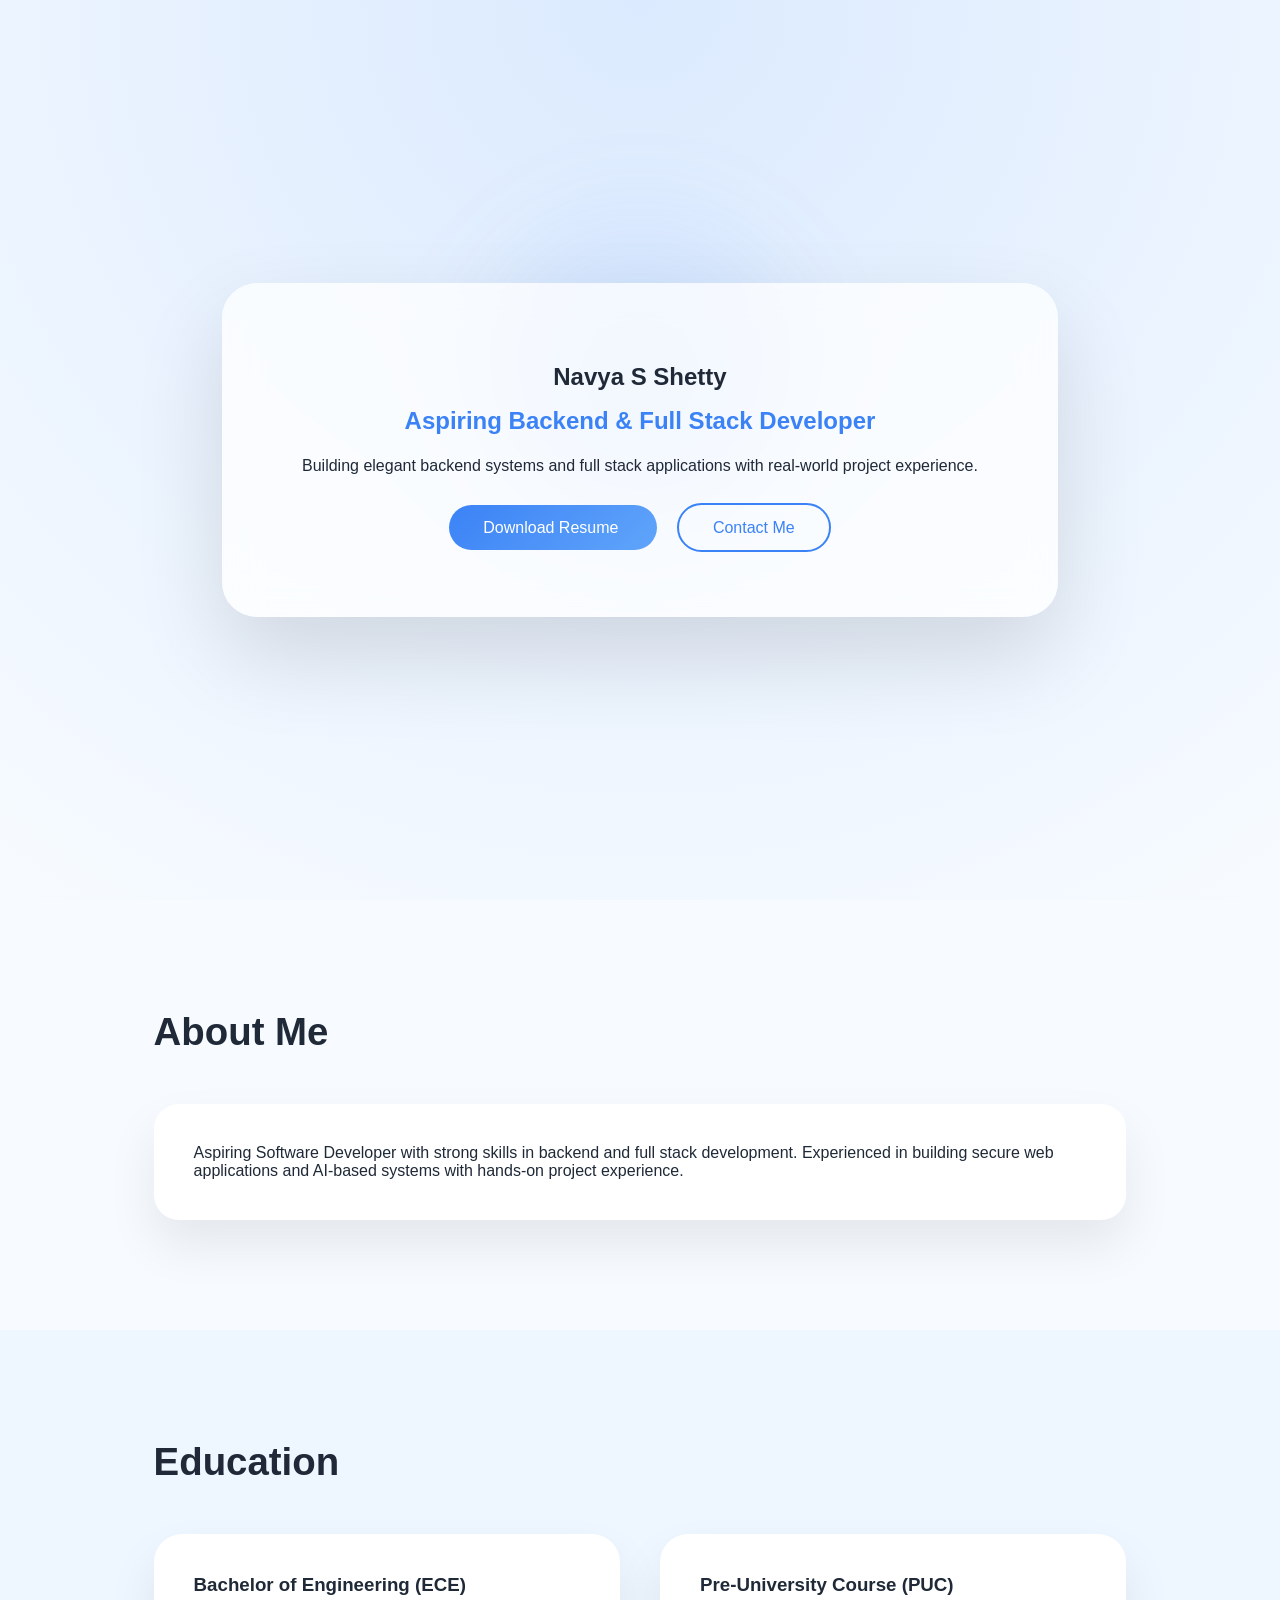
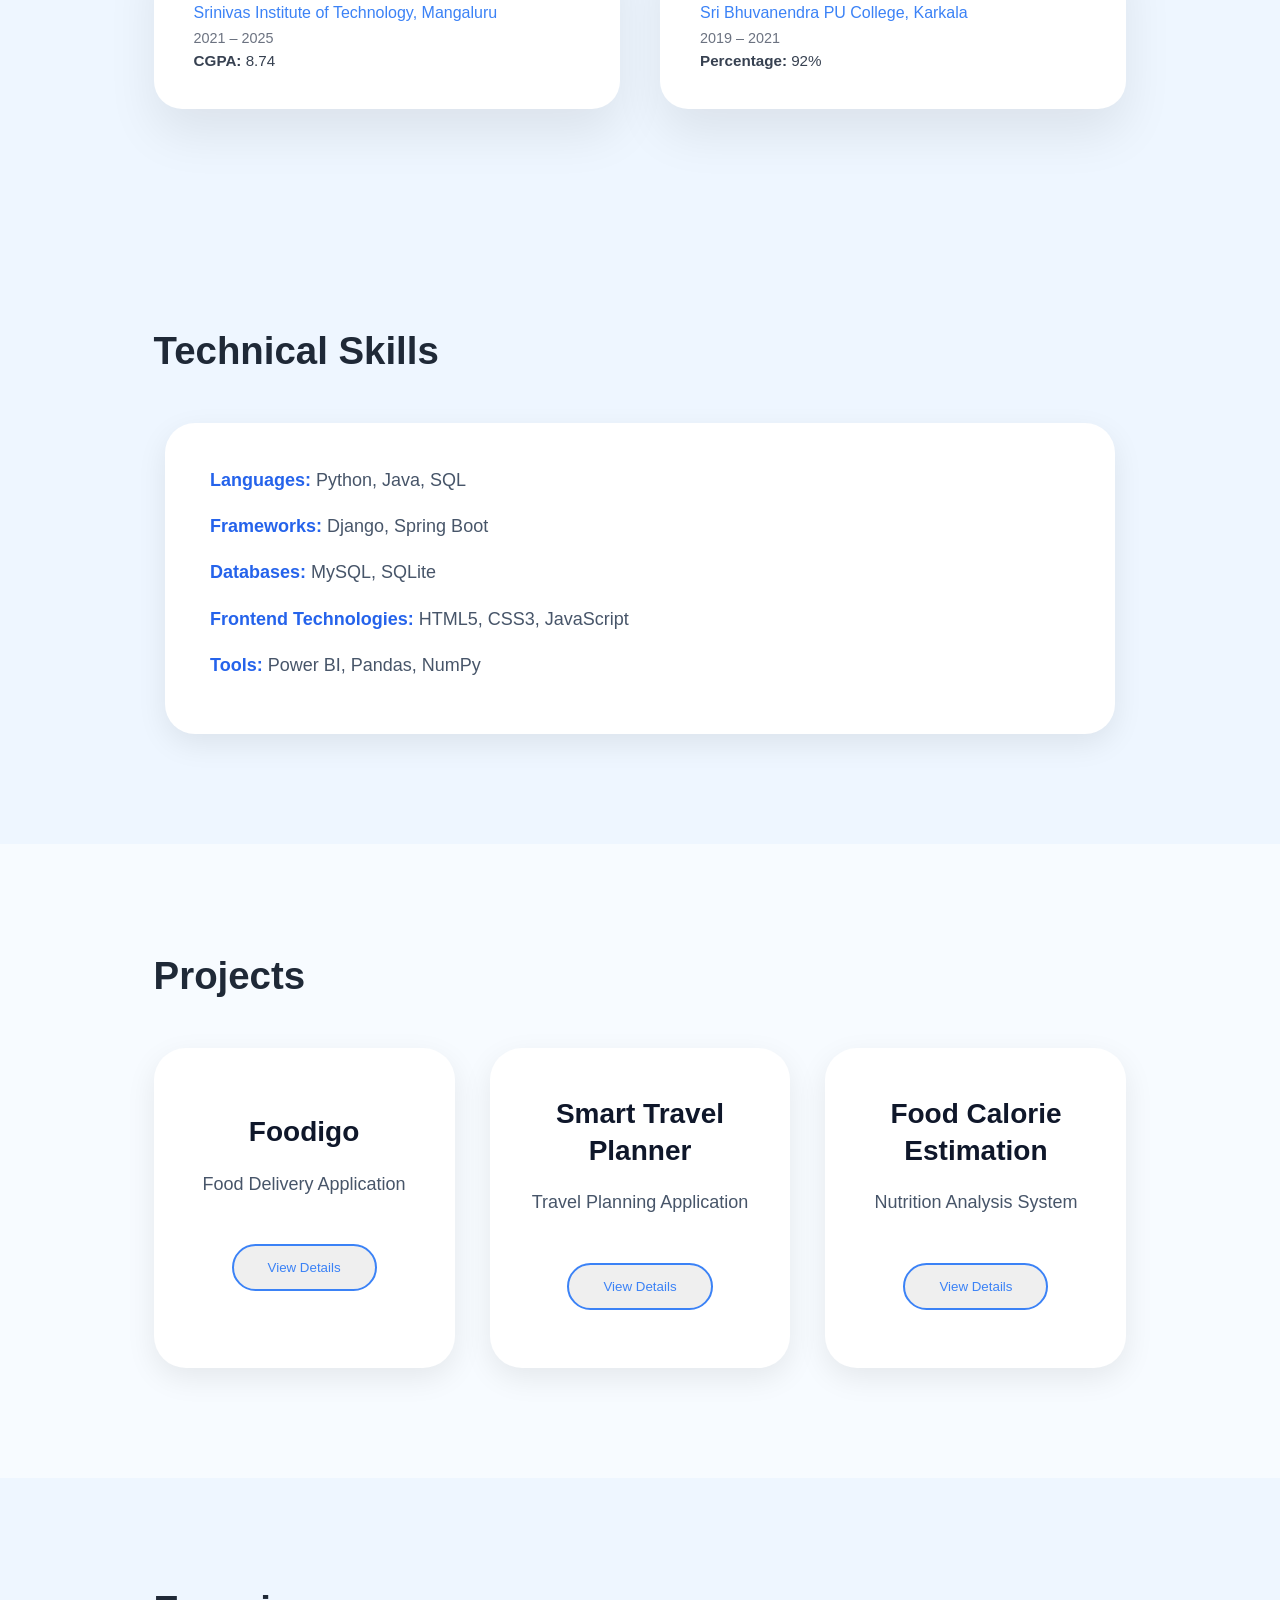
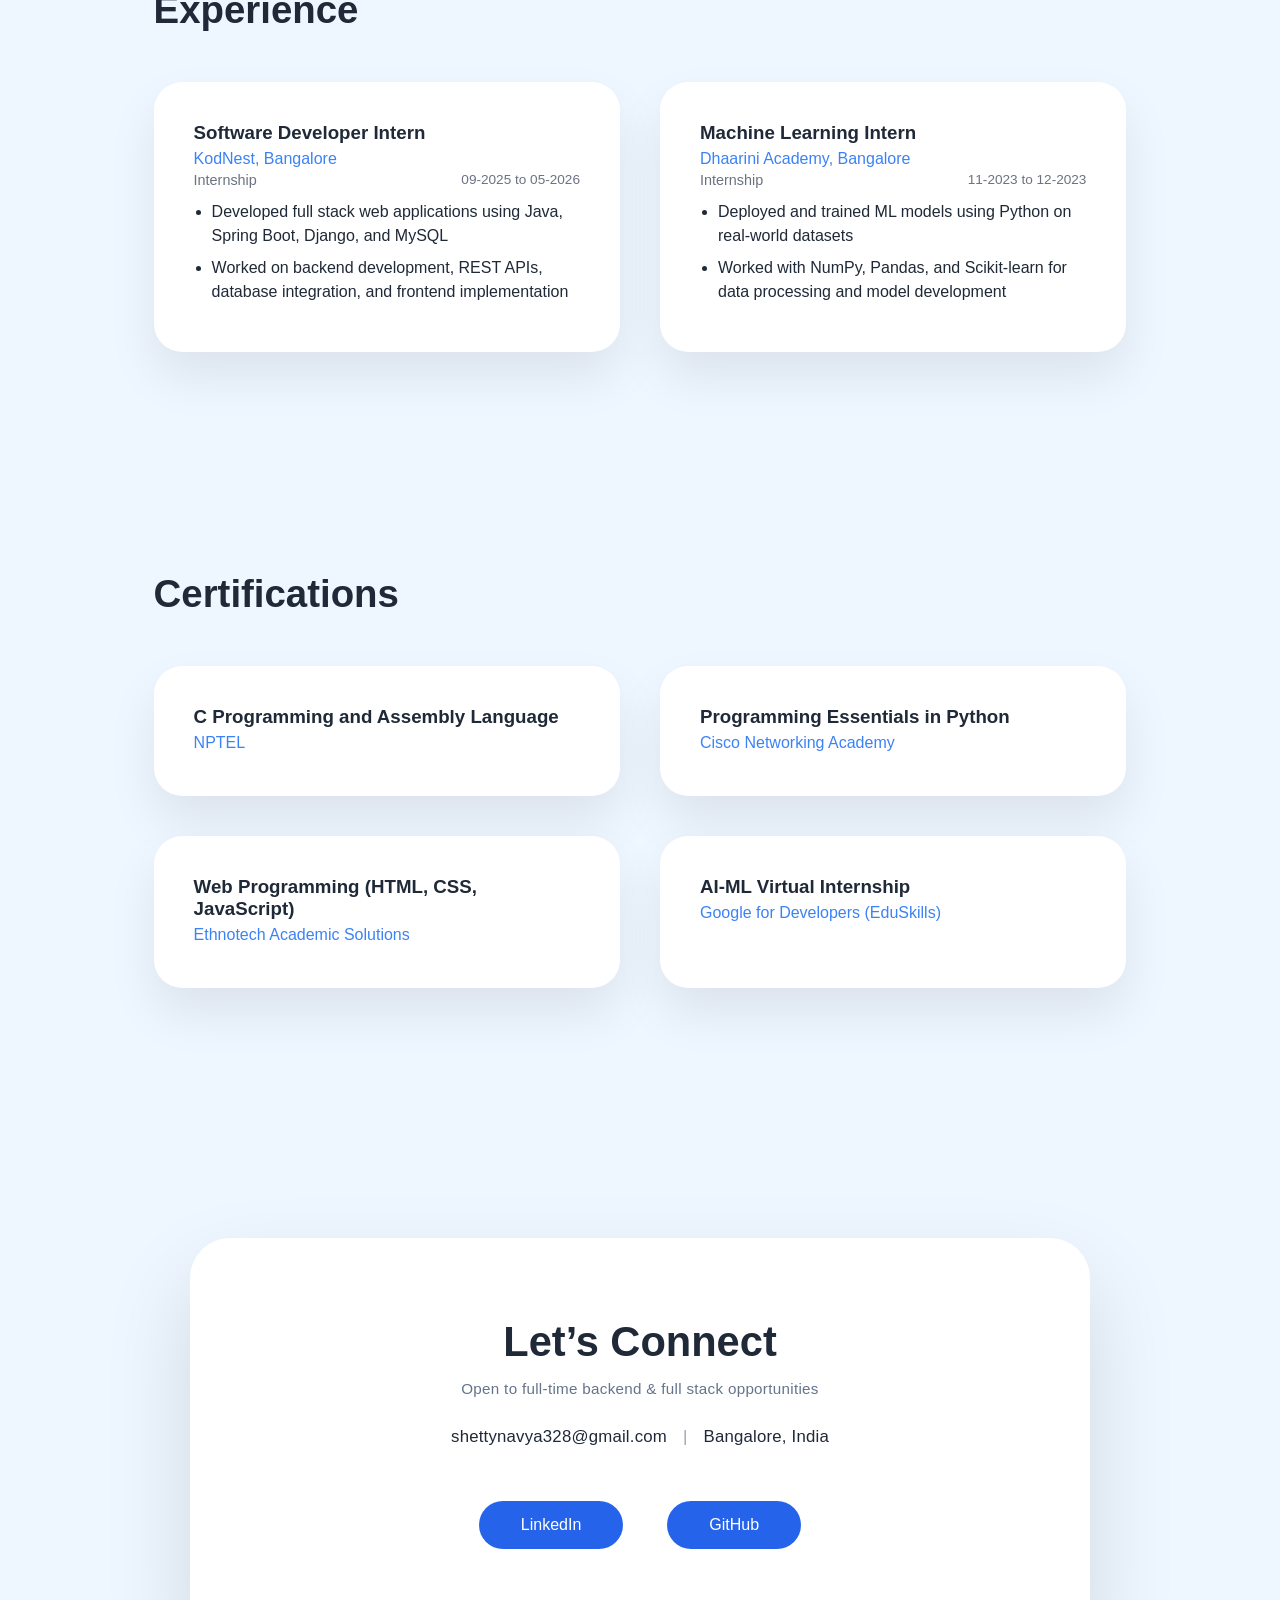
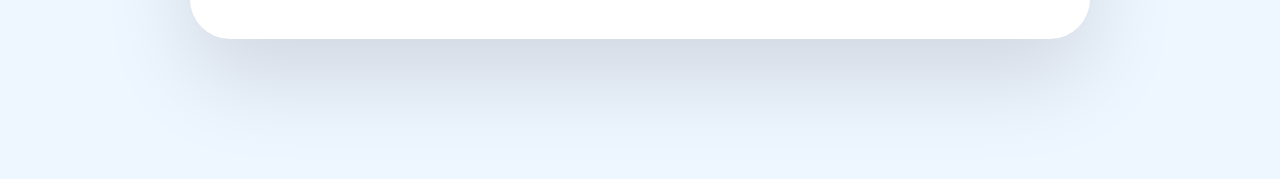
==== commit 1648740b: "Fixed tech skills" ====
--- a/index.html
+++ b/index.html
@@ -83,7 +83,7 @@
 
     <p><span>Frameworks:</span> Django, Spring Boot</p>
 
-    <p><span>Databases:</span> MySQL, SQLite, Oracle</p>
+    <p><span>Databases:</span> MySQL, SQLite</p>
 
     <p><span>Frontend Technologies:</span> HTML5, CSS3, JavaScript</p>
 
--- a/css/style.css
+++ b/css/style.css
@@ -53,6 +53,15 @@
   justify-content:center;
   align-items:center;
   background:radial-gradient(circle at top,#dbeafe,#f7fbff);
+}
+
+@media(max-width:768px){
+
+  .hero{
+    min-height:auto;
+    padding:40px 20px 60px;
+  }
+
 }
 
 .hero-card{
@@ -906,4 +915,189 @@
     border-radius:25px;
 
     position:relative;
+}
+
+
+/* ================= MOBILE RESPONSIVE ================= */
+
+@media(max-width:1024px){
+
+    .skills-grid{
+        grid-template-columns:repeat(2,1fr);
+    }
+
+    .projects{
+        grid-template-columns:repeat(2,1fr);
+    }
+
+    .experience-grid{
+        grid-template-columns:1fr;
+    }
+
+    .education-grid{
+        grid-template-columns:1fr;
+    }
+}
+
+
+
+@media(max-width:768px){
+
+    .hero{
+        padding:40px 20px;
+    }
+
+    .hero-card{
+
+        width:100%;
+
+        padding:50px 28px;
+
+        border-radius:28px;
+    }
+
+    .hero-name{
+
+        font-size:2.3rem;
+
+        line-height:1.3;
+    }
+
+    .hero-role{
+
+        font-size:1.2rem;
+
+        line-height:1.5;
+    }
+
+    .hero-desc{
+
+        font-size:1rem;
+
+        line-height:1.8;
+    }
+
+    .hero-actions{
+
+        display:flex;
+
+        flex-direction:column;
+
+        align-items:center;
+
+        gap:16px;
+    }
+
+    .hero-actions .btn{
+
+        width:100%;
+
+        max-width:260px;
+    }
+
+    .section{
+
+        padding:80px 22px;
+    }
+
+    .title{
+
+        font-size:2rem;
+
+        text-align:center;
+    }
+
+    .about{
+
+        padding:32px 24px;
+    }
+
+    .skills-grid{
+        grid-template-columns:1fr;
+    }
+
+    .projects{
+        grid-template-columns:1fr;
+    }
+
+    .project{
+
+        width:100%;
+
+        min-height:auto;
+    }
+
+    .skills-premium{
+
+        padding:32px 24px;
+    }
+
+    .skills-premium p{
+
+        font-size:16px;
+
+        line-height:1.8;
+    }
+
+    .experience-card,
+    .education-card{
+
+        padding:32px 24px;
+    }
+
+    .contact-box{
+
+        padding:50px 24px;
+    }
+
+    .contact-title{
+
+        font-size:2rem;
+    }
+
+    .contact-buttons{
+
+        flex-direction:column;
+
+        align-items:center;
+    }
+
+    .contact-btn{
+
+        width:100%;
+
+        max-width:240px;
+    }
+
+    .contact-details.clean-premium{
+
+        flex-direction:column;
+
+        gap:10px;
+    }
+
+    .separator{
+        display:none;
+    }
+
+    .overlay-panel{
+
+        width:95%;
+
+        padding:30px 22px;
+
+        margin:30px auto;
+    }
+
+    #overlayContent h2{
+
+        font-size:2rem;
+    }
+
+    #overlayContent p{
+
+        font-size:16px;
+
+        line-height:1.8;
+    }
 }
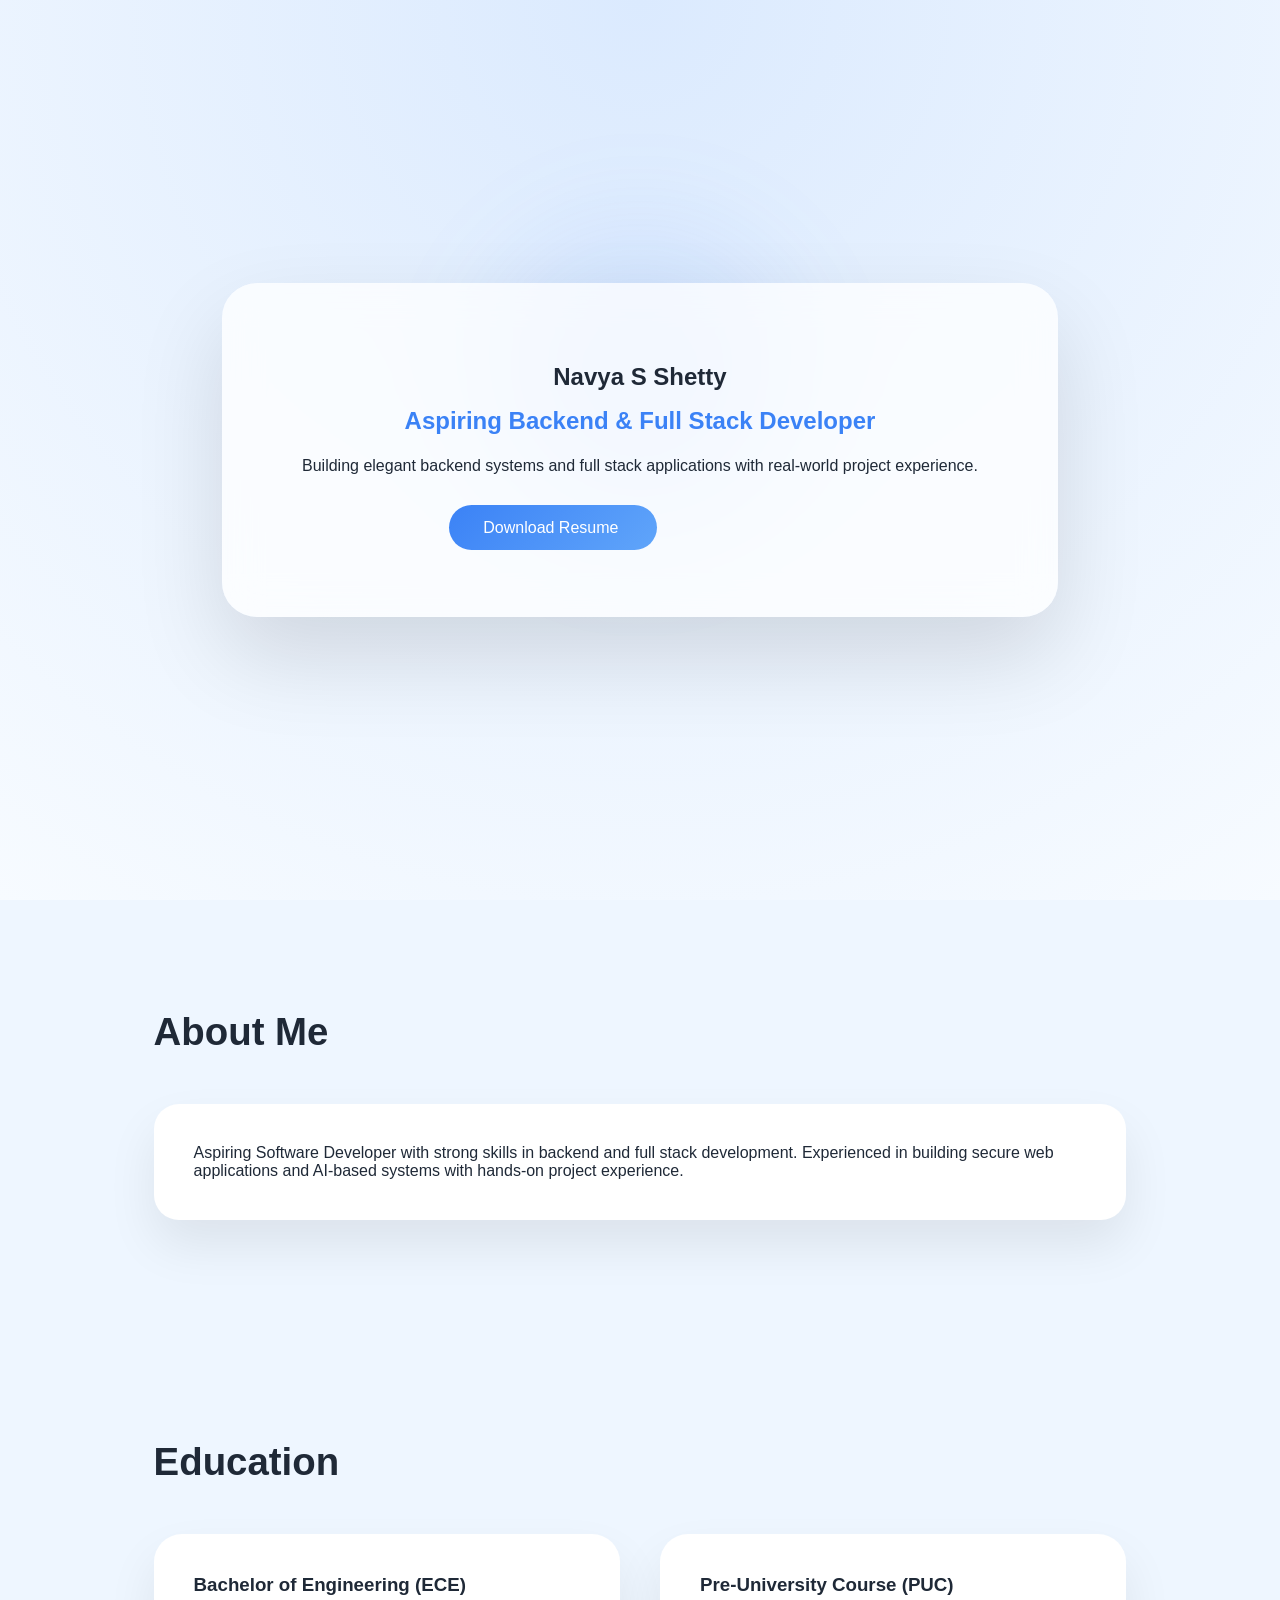
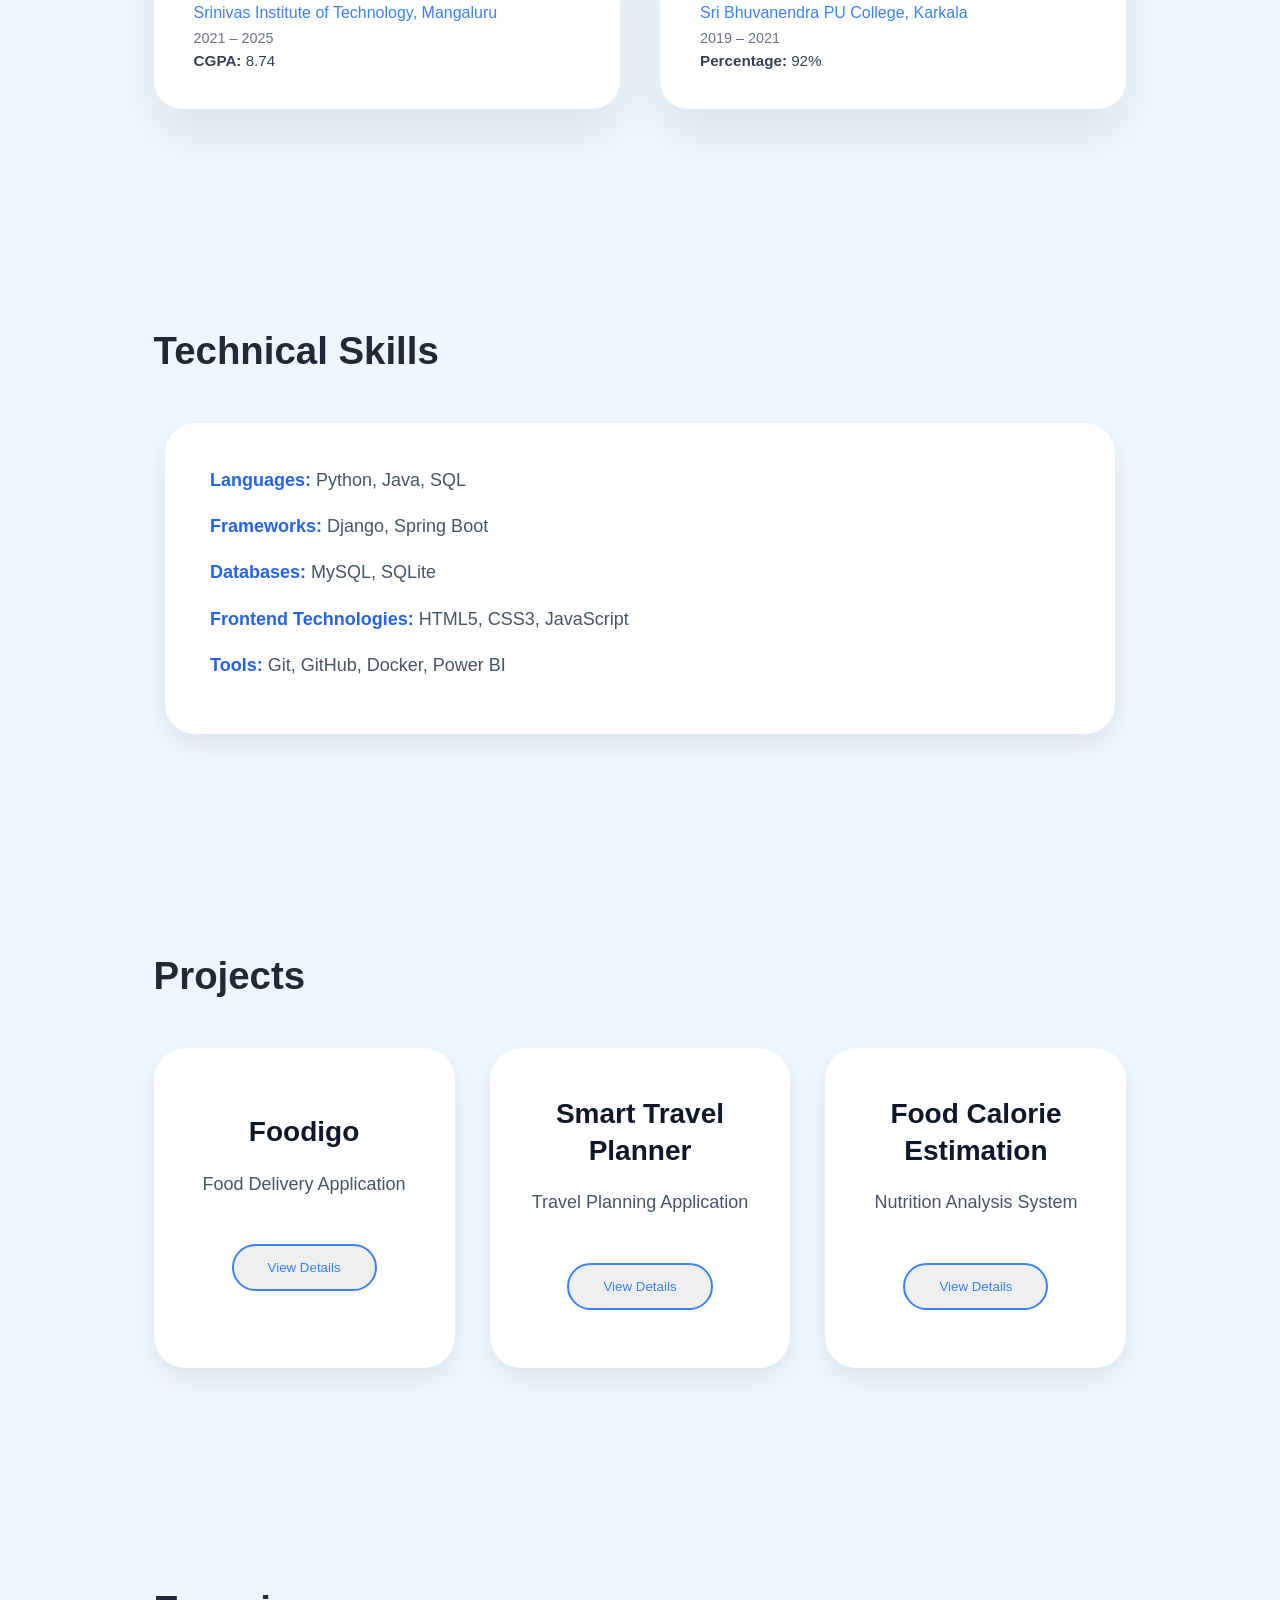
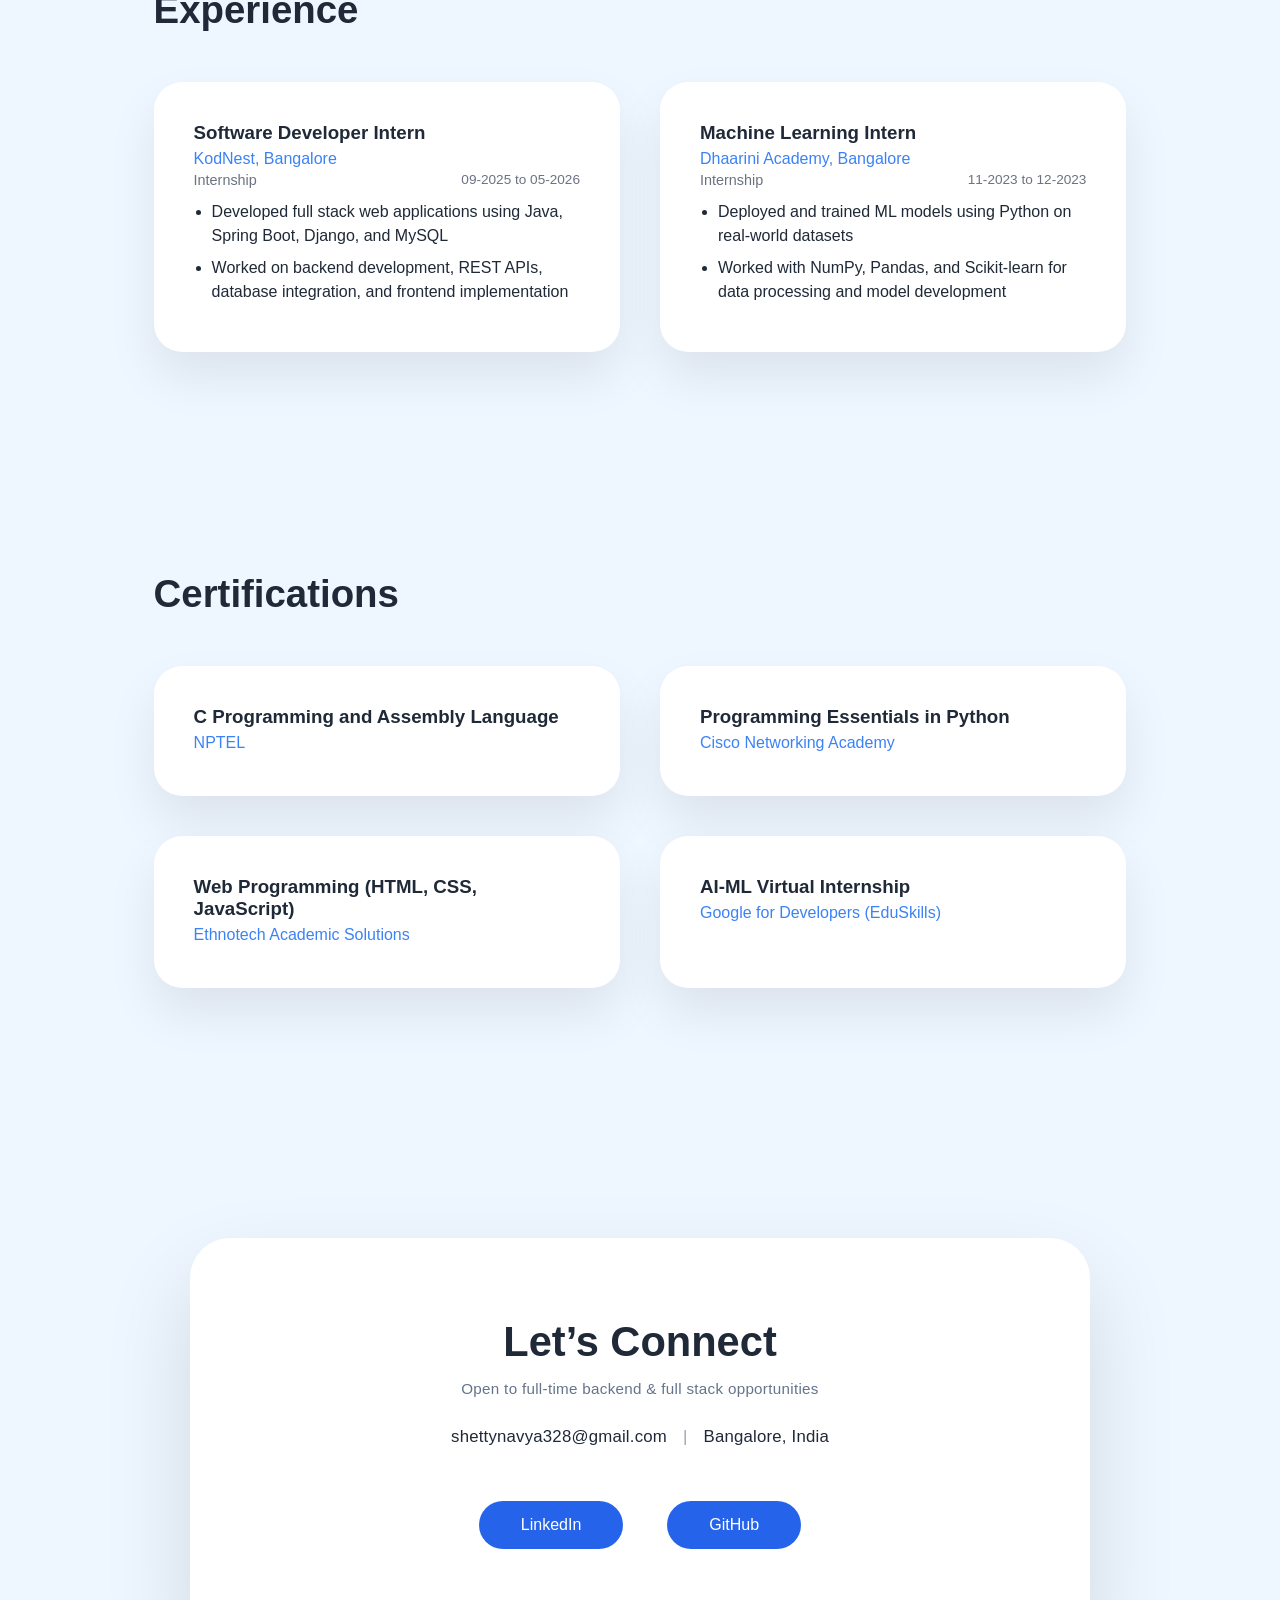
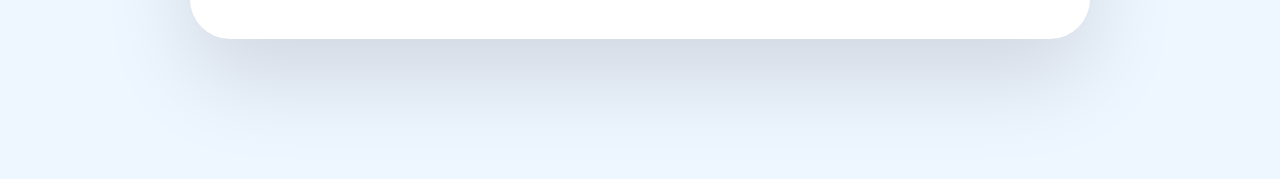
==== commit c943b79b: "Updated restaurant data" ====
--- a/index.html
+++ b/index.html
@@ -87,7 +87,7 @@
 
     <p><span>Frontend Technologies:</span> HTML5, CSS3, JavaScript</p>
 
-    <p><span>Tools:</span> Power BI, Pandas, NumPy</p>
+    <p><span>Tools:</span> Git, GitHub, Docker, Power BI</p>
 
   </div>
 </section>
--- a/css/style.css
+++ b/css/style.css
@@ -6,7 +6,7 @@
 }
 
 body{
-  background:#f7fbff;
+  background:#eef6ff;
   color:#1f2937;
 }
 
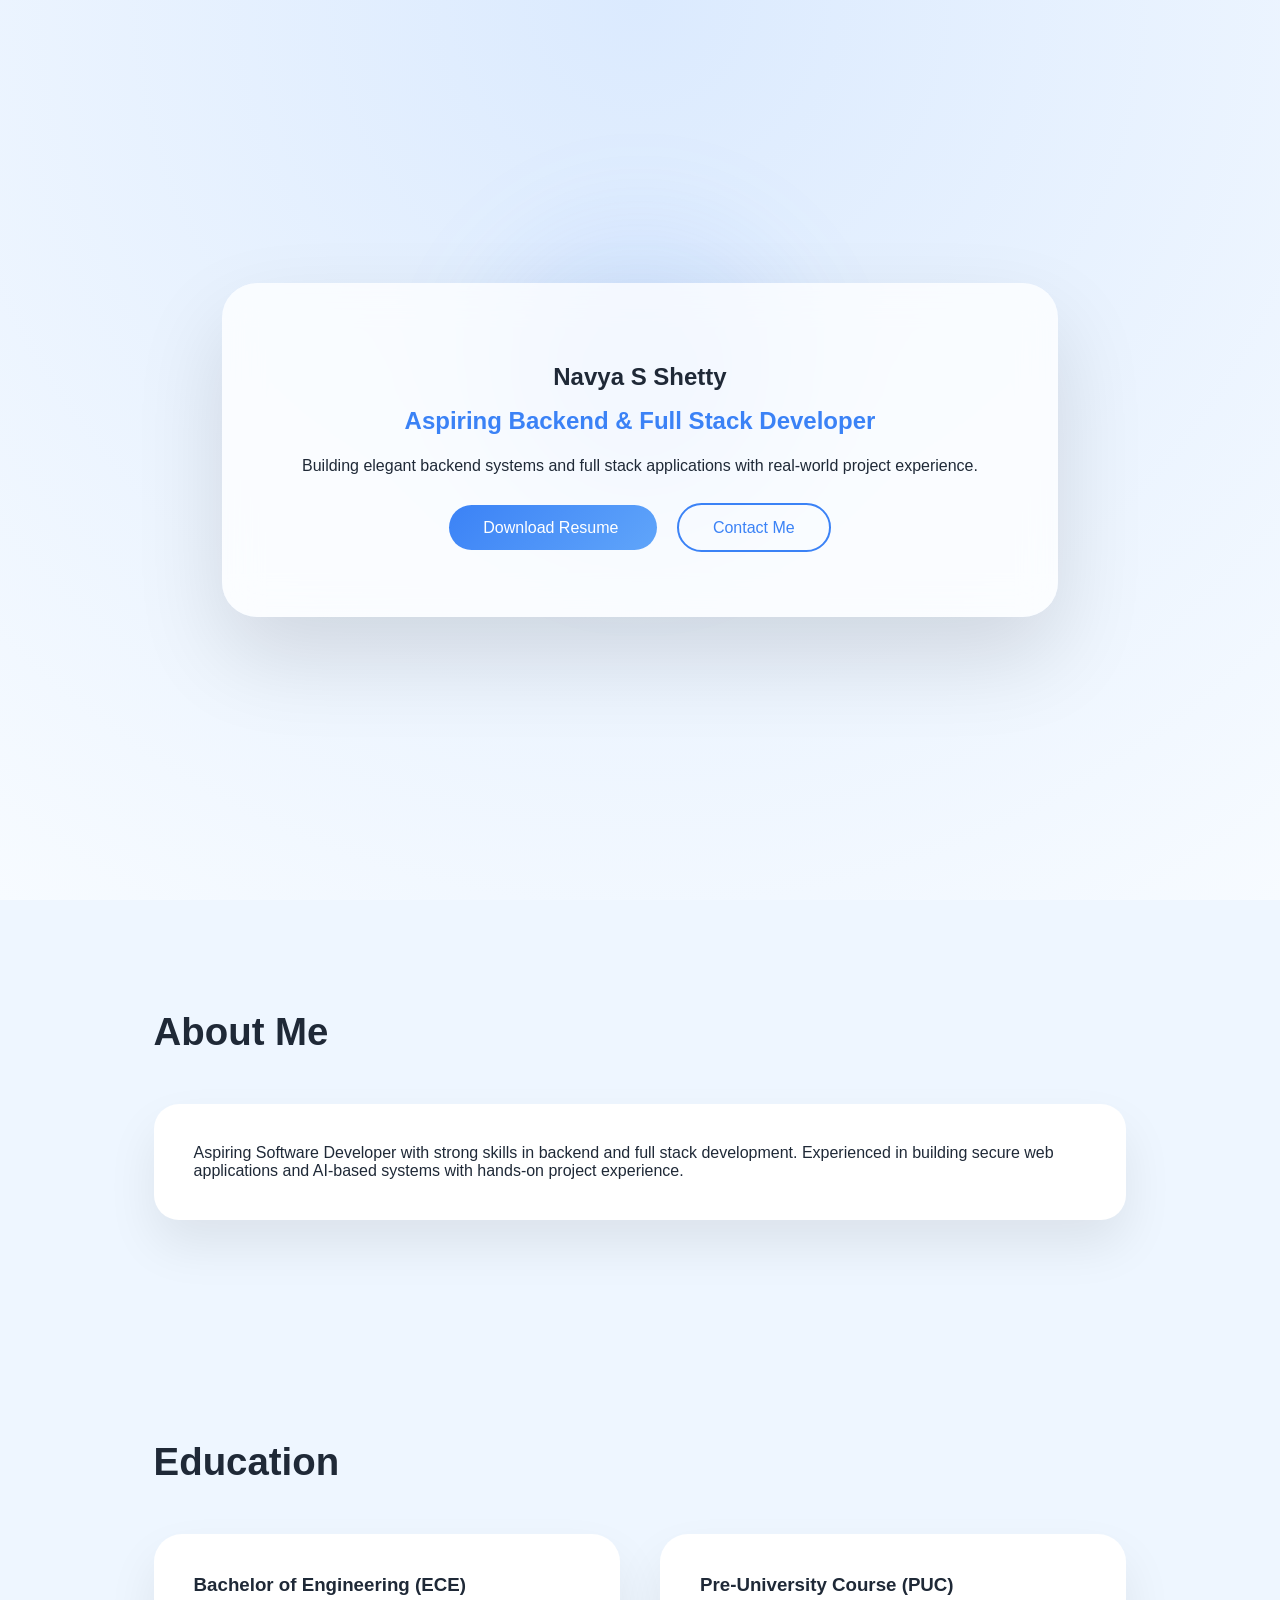
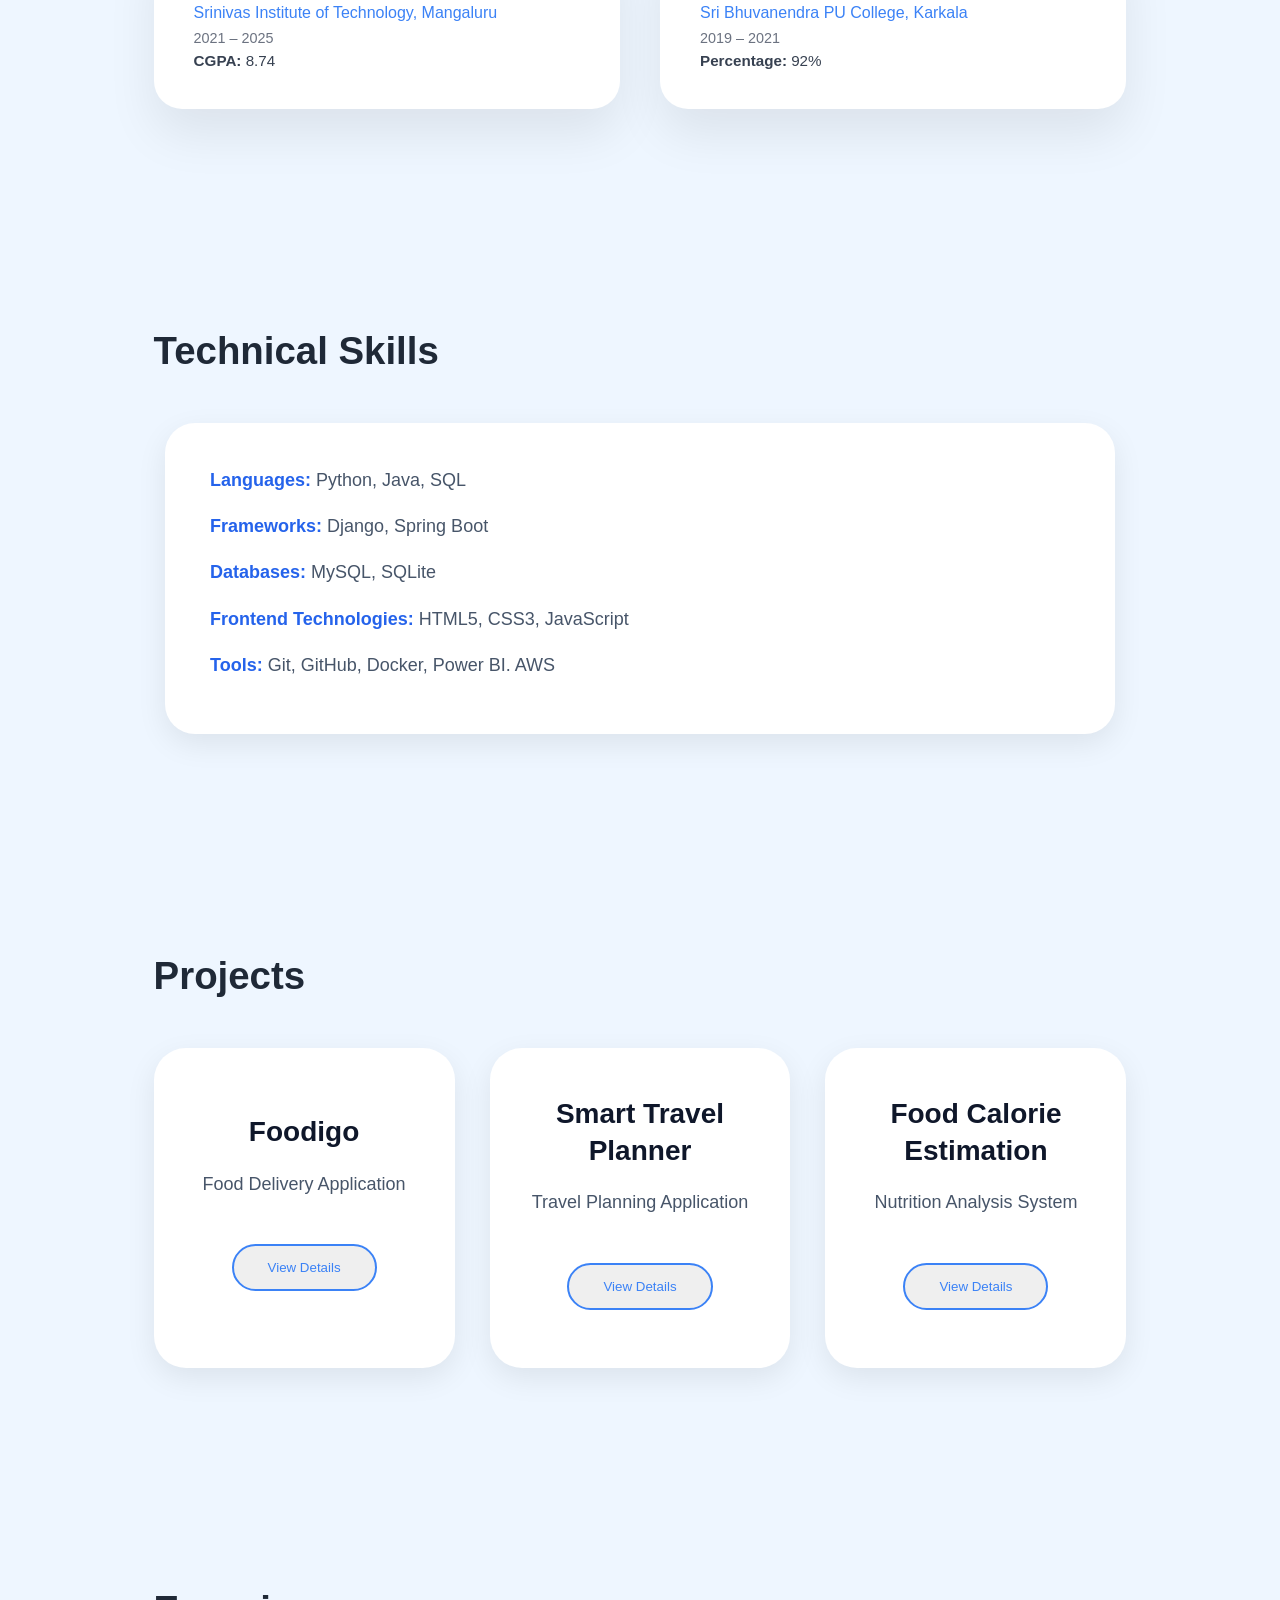
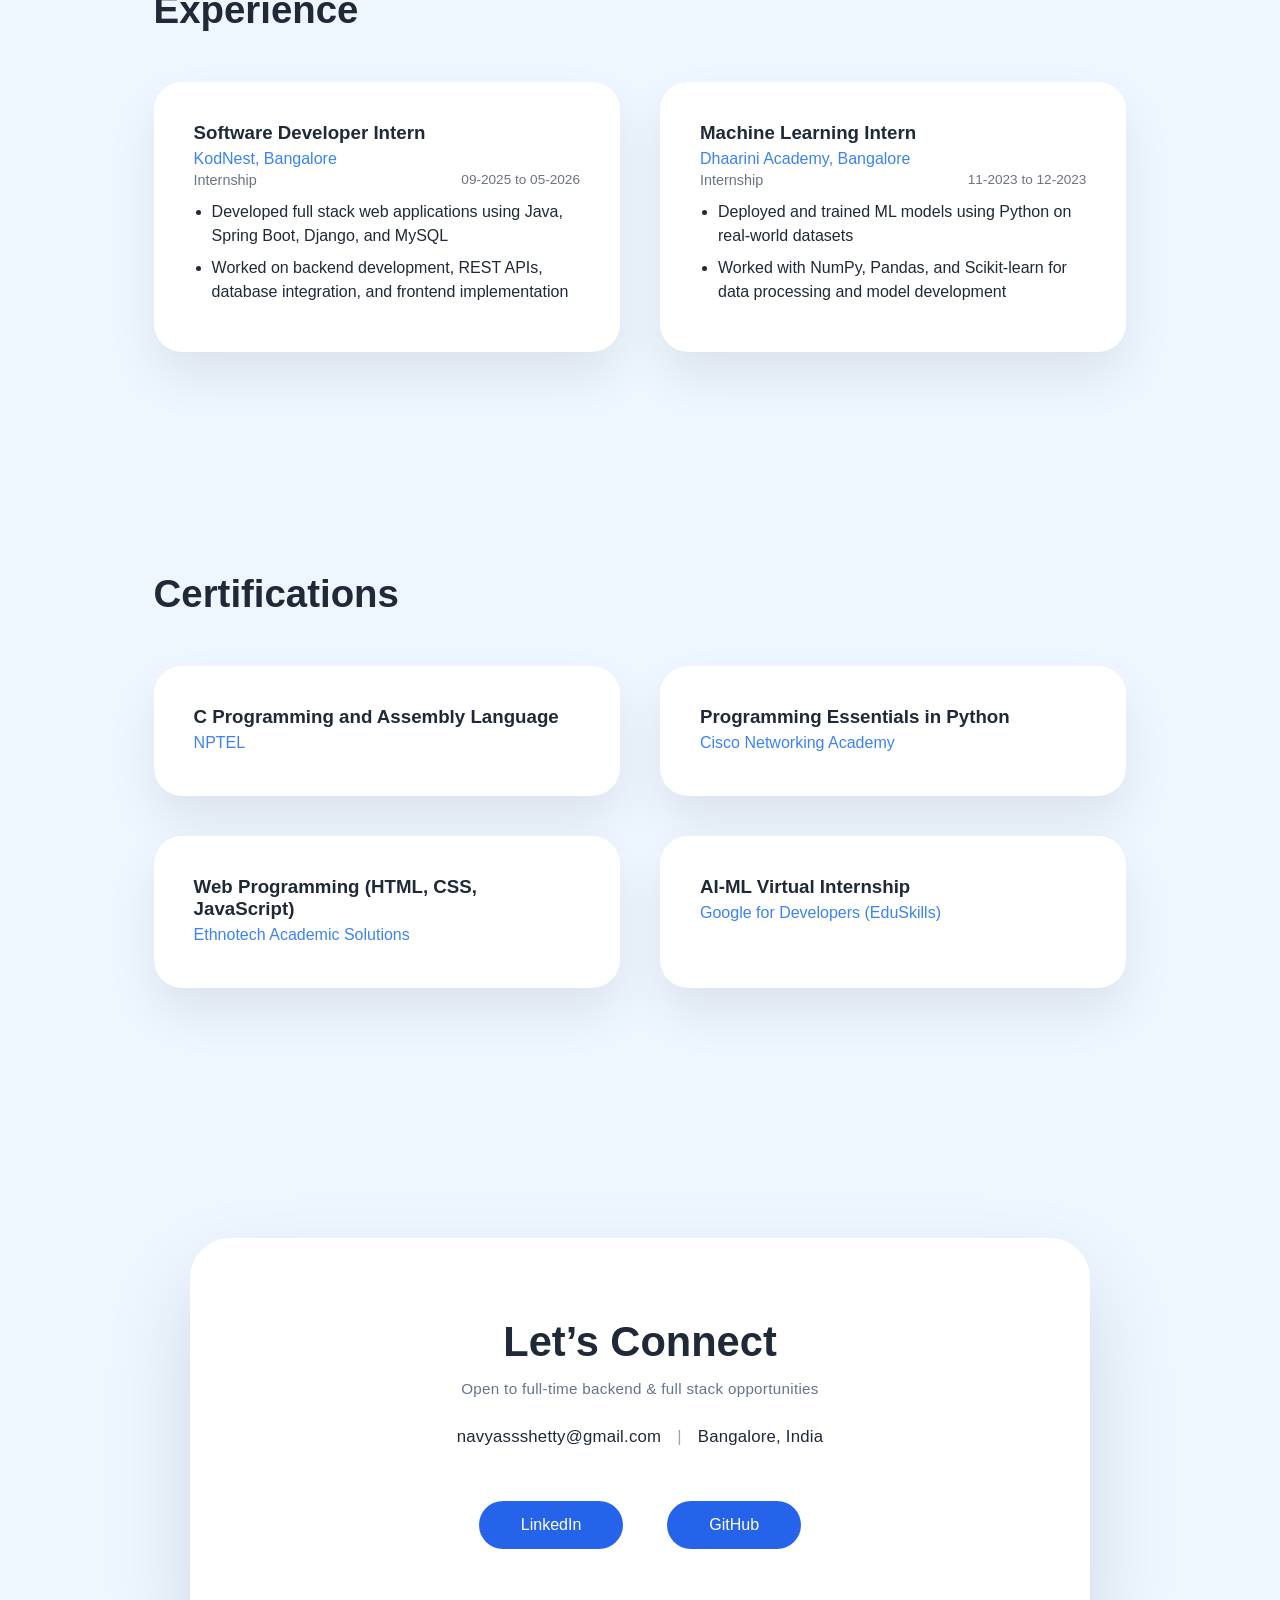
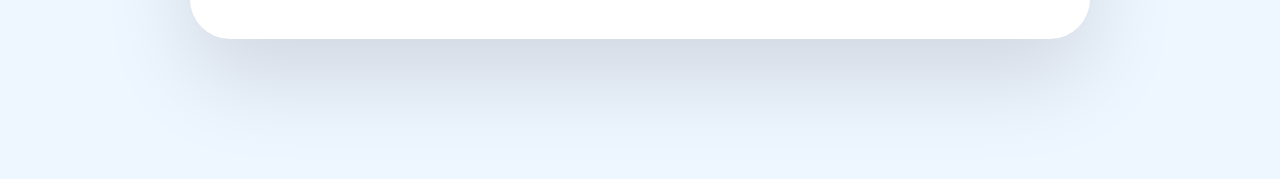
==== commit d8e59b30: "Update portfolio and resume" ====
--- a/index.html
+++ b/index.html
@@ -87,7 +87,7 @@
 
     <p><span>Frontend Technologies:</span> HTML5, CSS3, JavaScript</p>
 
-    <p><span>Tools:</span> Git, GitHub, Docker, Power BI</p>
+    <p><span>Tools:</span> Git, GitHub, Docker, Power BI. AWS</p>
 
   </div>
 </section>
@@ -215,7 +215,7 @@
     </p>
 
     <div class="contact-details clean-premium">
-  <span class="contact-email">shettynavya328@gmail.com</span>
+  <span class="contact-email">navyassshetty@gmail.com</span>
   <span class="separator">|</span>
   <span class="contact-location">Bangalore, India</span>
 </div>
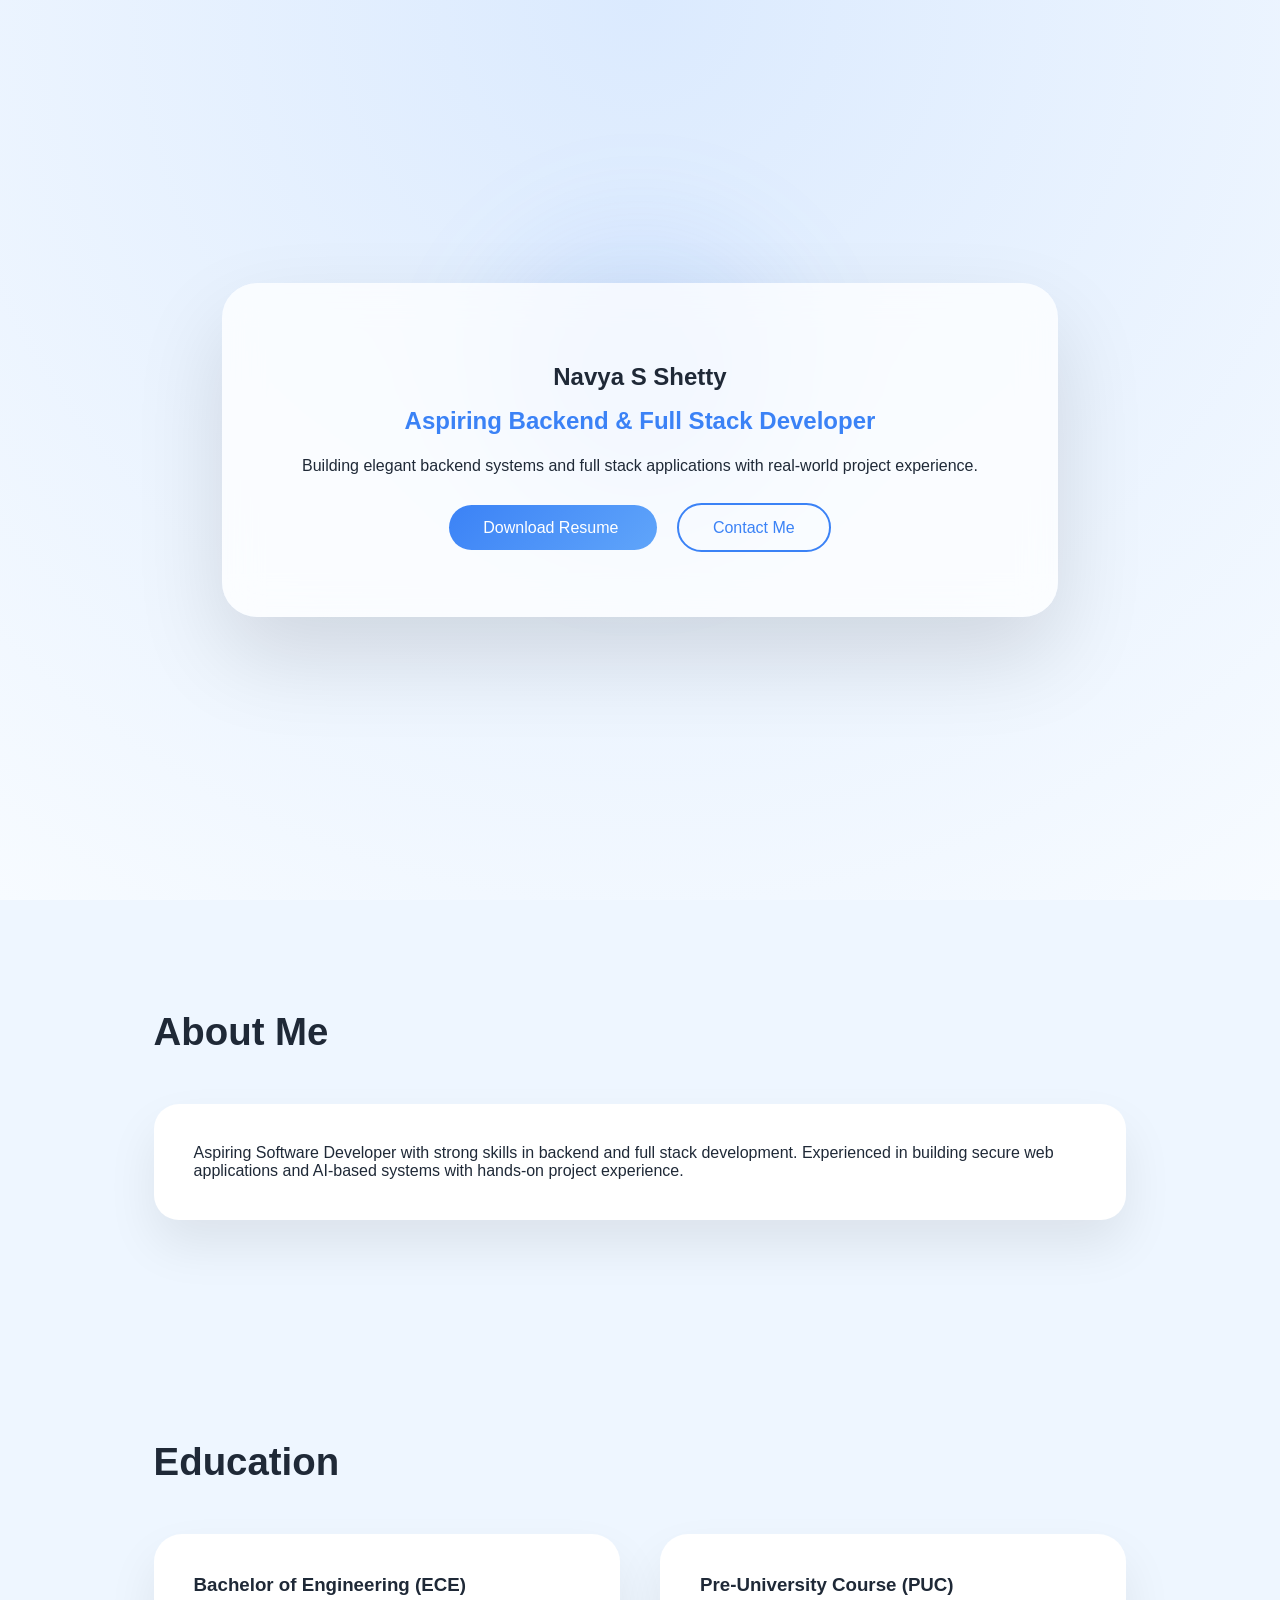
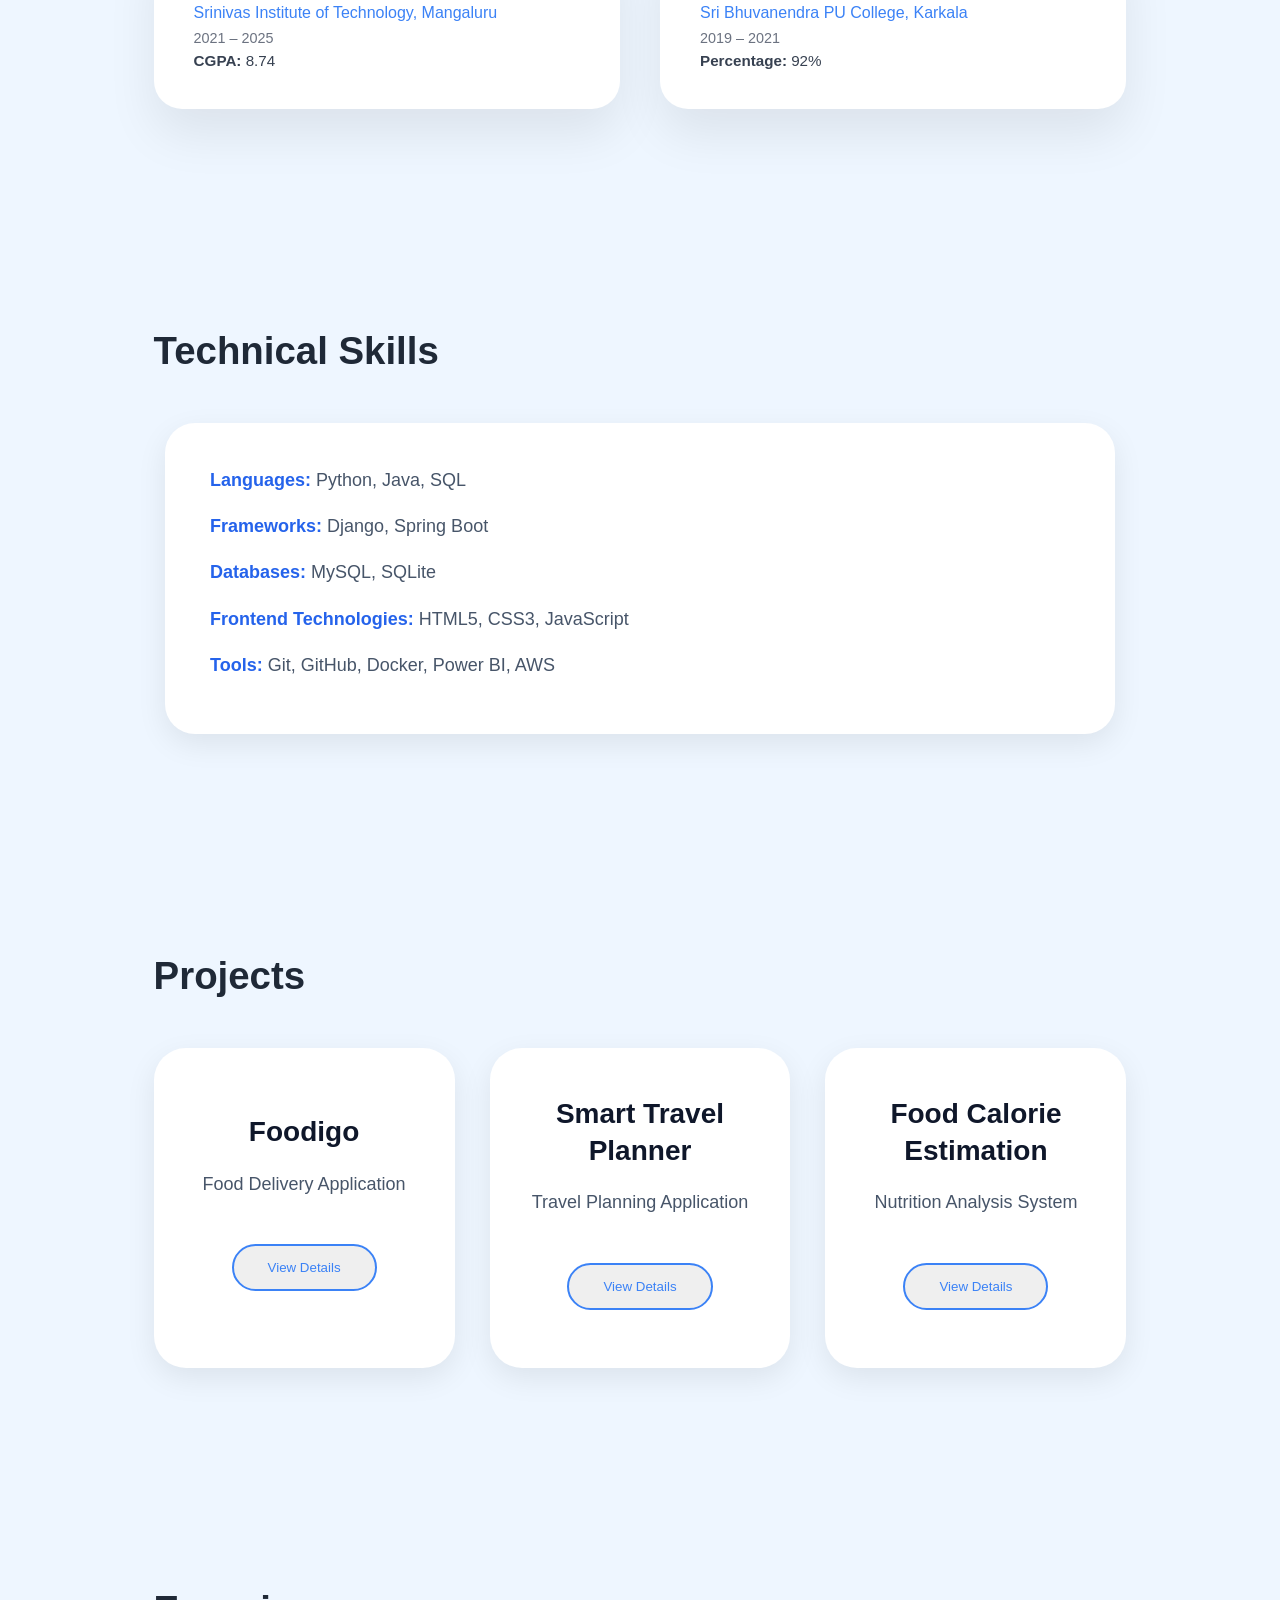
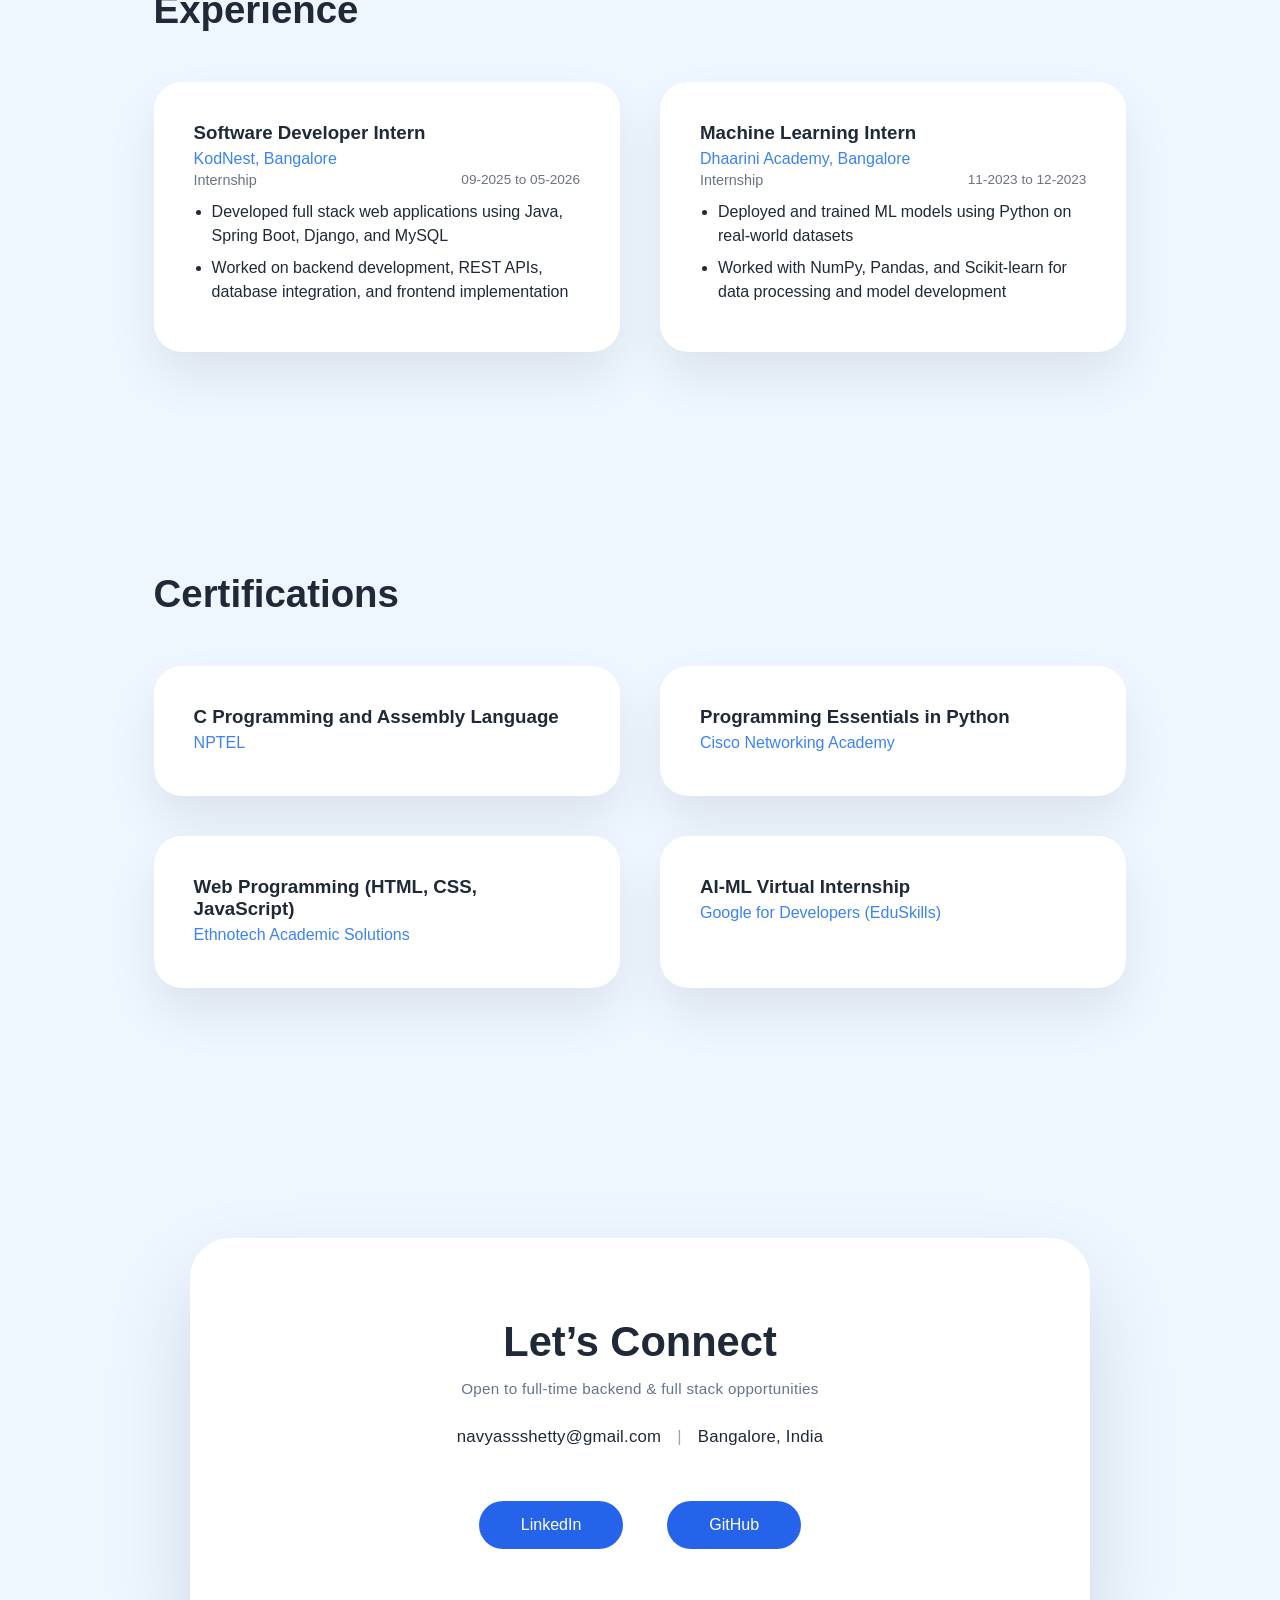
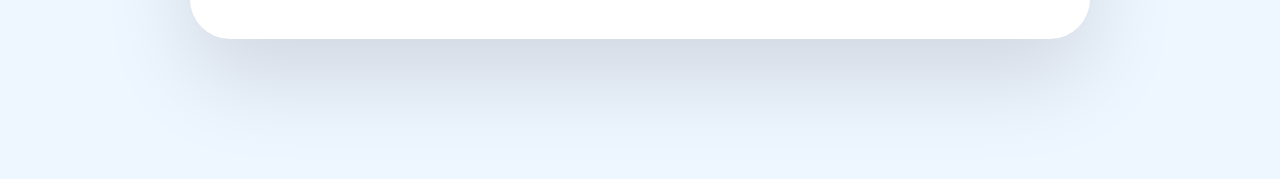
==== commit 6e8e24eb: "Updated skills and contact" ====
--- a/index.html
+++ b/index.html
@@ -87,7 +87,7 @@
 
     <p><span>Frontend Technologies:</span> HTML5, CSS3, JavaScript</p>
 
-    <p><span>Tools:</span> Git, GitHub, Docker, Power BI. AWS</p>
+    <p><span>Tools:</span> Git, GitHub, Docker, Power BI, AWS</p>
 
   </div>
 </section>
